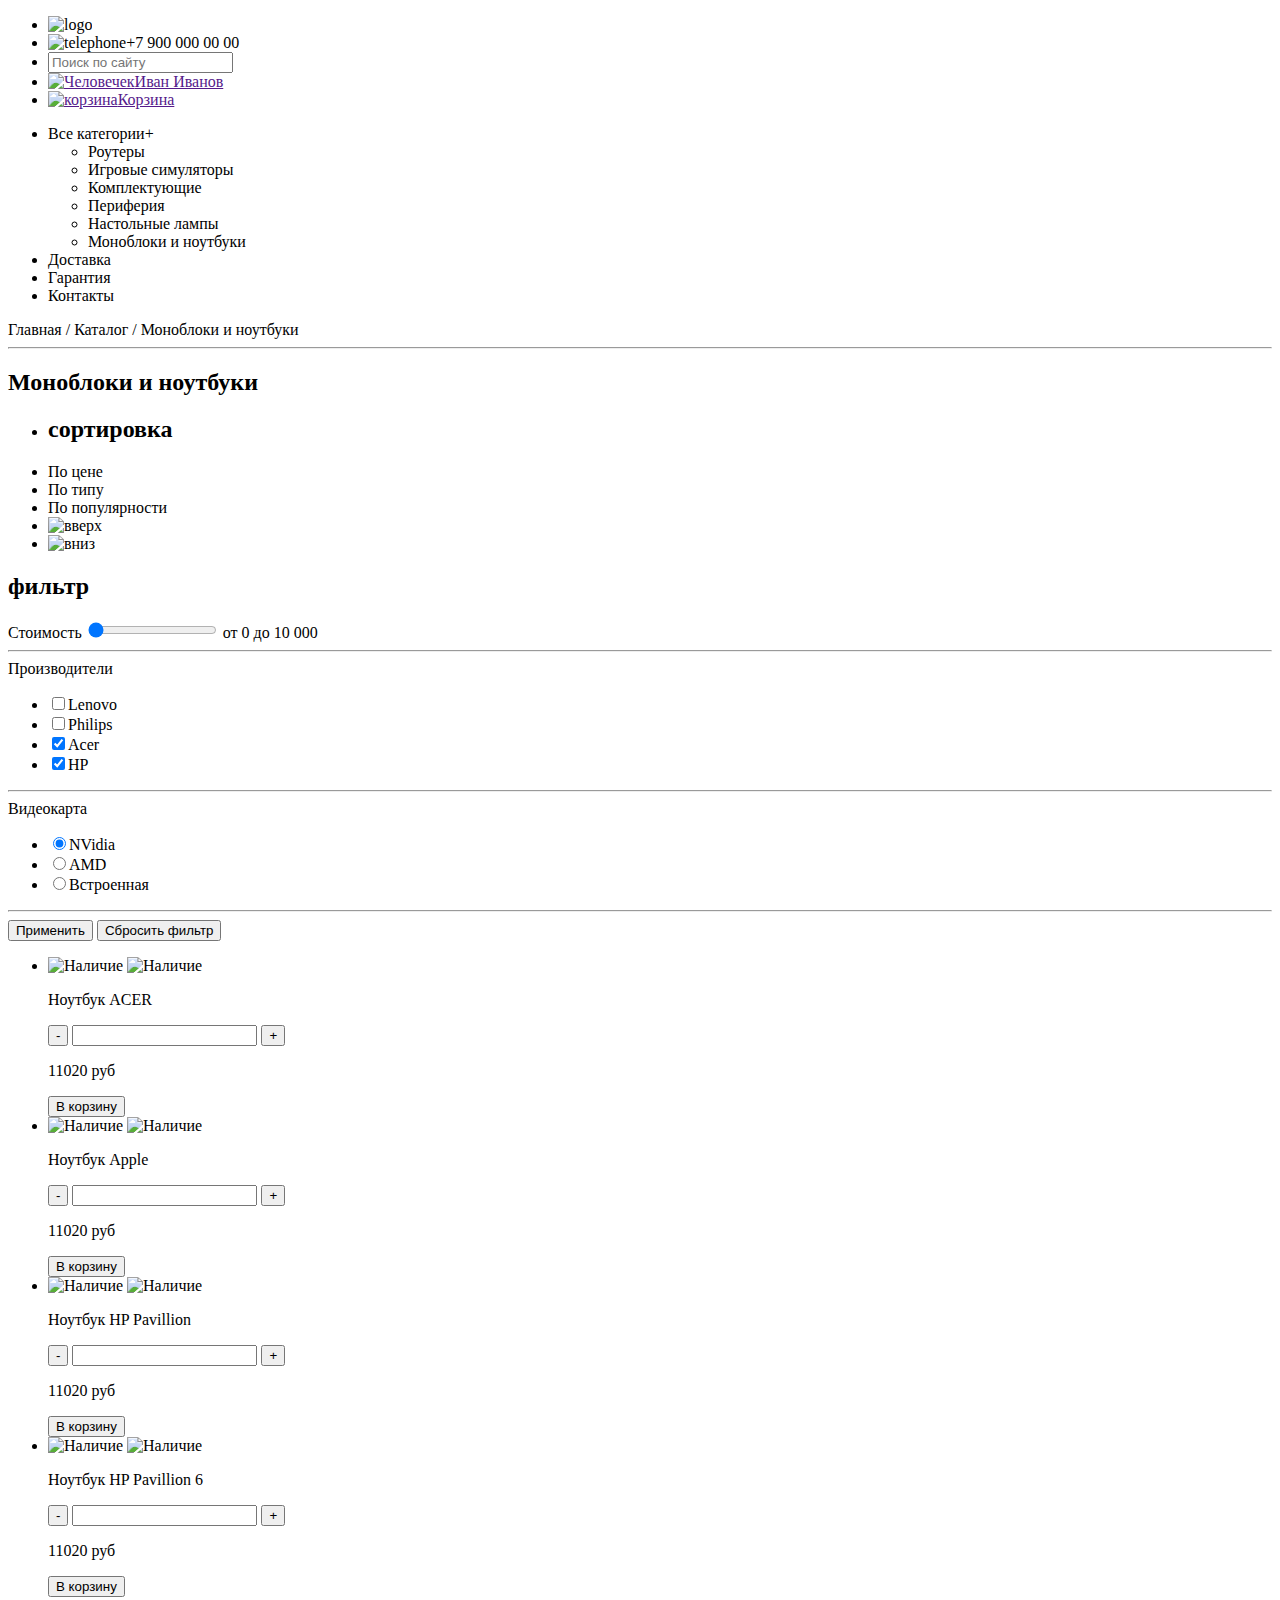
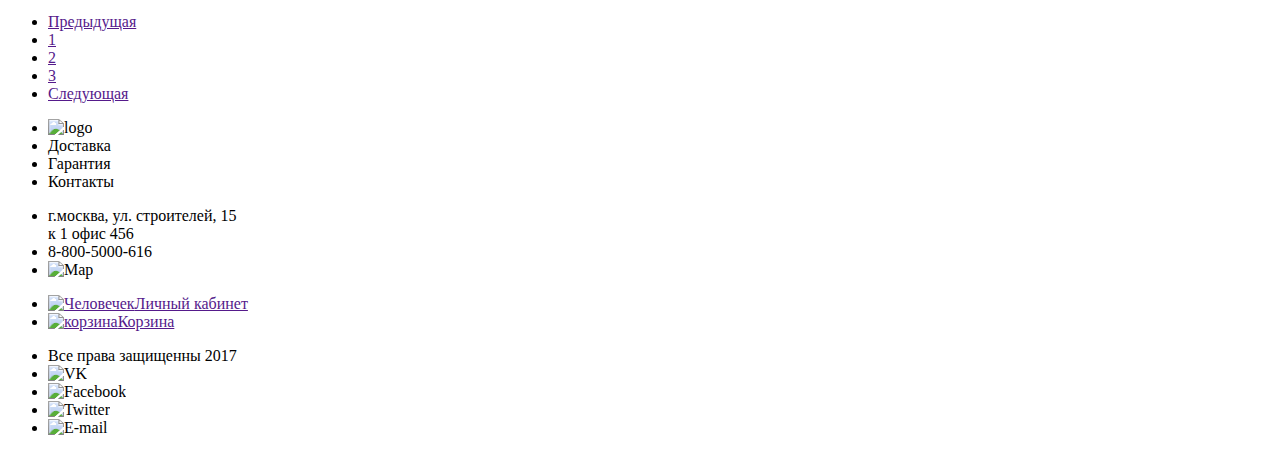
==== catalog.html @ 6f235a4a "немного правок каталог" ====
<!DOCTYPE html>
<html lang="en">
<head>
    <meta charset="UTF-8">
    <title>catalog</title>
</head>
<body>
    <header>
        <ul class="content-header">
            <li><img src="http://placehold.it/100x100" alt="logo" class="logo"></li>
            <li class="telephone"><img src="http://placehold.it/100x100" alt="telephone">+7 900 000 00 00</li>
            <li><input type="text" placeholder="Поиск по сайту"></li>
            <li><a href=""><img src="http://placehold.it/100x100" alt="Человечек">Иван Иванов</a></li>
            <li><a href=""><img src="http://placehold.it/100x100" alt="корзина">Корзина</a></li>
        </ul>
            <nav>
                 <ul>
                    <li>Все категории+
                         <ul>
                            <li>Роутеры</li>
                            <li>Игровые симуляторы</li>
                            <li>Комплектующие</li>
                            <li>Периферия</li>
                            <li>Настольные лампы</li>
                            <li>Моноблоки и ноутбуки</li>
                         </ul>
                    </li>
                    <li>Доставка</li>
                    <li>Гарантия</li>
                    <li>Контакты</li>
                 </ul>
            </nav>
    </header>
    <main>
        <span>Главная / Каталог / Моноблоки и ноутбуки</span>
        <hr>
        <h2>Моноблоки и ноутбуки</h2>
        <section class="sorting">
            <ul>
                <li><h2>сортировка</h2></li>
                <li>По цене</li>
                <li>По типу</li>
                <li>По популярности</li>
                <li>
                    <a class="button-up"><img src="http://placehold.it/100x100" alt="вверх"></a>
                </li>
                <li>
                    <a class="button-down"><img src="http://placehold.it/100x100" alt="вниз"></a>
                </li>
            </ul>
        </section>
        <section class="filter">
            <header>
                <h2 class="h-filter">фильтр</h2>
            </header>
            <span class="value">Стоимость</span>
            <input type="range" min="0" max="10000" value="0" class="slider">
            <span class="zero">от 0</span>
            <span class="x10">до 10 000</span>
            <hr class="filter-line1">
            <span class="manufacturers">Производители</span>
            <ul>
                <li>
                    <input type="checkbox" >Lenovo
                </li>
                <li>
                    <input type="checkbox" >Philips
                </li>
                <li>
                    <input type="checkbox" checked>Acer
                </li>
                <li>
                    <input type="checkbox" checked>HP
                </li>
            </ul>
            <hr class="filter-line1">
            <span class="videocard">Видеокарта</span>
            <ul>
                <li>
                    <input type="radio" checked>NVidia
                </li>
                <li>
                    <input type="radio">AMD
                </li>
                <li>
                    <input type="radio">Встроенная
                </li>
            </ul>
            <hr class="filter-line1">
            <button class="apply">Применить</button>
            <button class="delete_filter" type="reset">Сбросить фильтр</button>
        </section>
        <section class="catalog">
            <ul>
                <li>
                    <div class="notebook">
                        <img src="http://placehold.it/100x100" alt="Наличие" class="avaiable">
                        <img src="http://placehold.it/100x100" alt="Наличие" class="notebook-image">
                        <p class="name">Ноутбук ACER</p>
                        <button class="notebook-down">-</button>
                        <input type="text" class="number-notebook">
                        <button class="notebook-up">+</button>
                        <p class="rub">
                            <span class="price">11020</span>
                            руб
                        </p>
                        <button class="notebook-basket">В корзину</button>
                    </div>
                </li>
                <li>
                    <div class="notebook">
                        <img src="http://placehold.it/100x100" alt="Наличие" class="avaiable">
                        <img src="http://placehold.it/100x100" alt="Наличие" class="notebook-image">
                        <p class="name">Ноутбук Apple</p>
                        <button class="notebook-down">-</button>
                        <input type="text" class="number-notebook">
                        <button class="notebook-up">+</button>
                        <p class="rub">
                            <span class="price">11020</span>
                            руб
                        </p>
                        <button class="notebook-basket">В корзину</button>
                    </div>
                </li>
                <li>
                    <div class="notebook">
                        <img src="http://placehold.it/100x100" alt="Наличие" class="avaiable">
                        <img src="http://placehold.it/100x100" alt="Наличие" class="notebook-image">
                        <p class="name">Ноутбук HP Pavillion</p>
                        <button class="notebook-down">-</button>
                        <input type="text" class="number-notebook">
                        <button class="notebook-up">+</button>
                        <p class="rub">
                            <span class="price">11020</span>
                            руб
                        </p>
                        <button class="notebook-basket">В корзину</button>
                    </div>
                </li>
                <li>
                    <div class="notebook">
                        <img src="http://placehold.it/100x100" alt="Наличие" class="avaiable">
                        <img src="http://placehold.it/100x100" alt="Наличие" class="notebook-image">
                        <p class="name">Ноутбук HP Pavillion 6</p>
                        <button class="notebook-down">-</button>
                        <input type="text" class="number-notebook">
                        <button class="notebook-up">+</button>
                        <p class="rub">
                            <span class="price">11020</span>
                            руб
                        </p>
                        <button class="notebook-basket">В корзину</button>
                    </div>
                </li>
            </ul>
            <ul class="button-catalog">
                <li><a href="" class="previous-next">Предыдущая</a></li>
                <li><a href="" class="circle">1</a></li>
                <li><a href="" class="circle">2</a></li>
                <li><a href="" class="circle">3</a></li>
                <li><a href class="previous-next">Следующая</a></li>
            </ul>
        </section>
    </main>
    <footer class="basement">
        <ul class="footer-menu">
            <li><img src="http://placehold.it/150x100" alt="logo"></li>
            <li>Доставка</li>
            <li>Гарантия</li>
            <li>Контакты</li>
        </ul>
        <ul class="footer-info">
            <li>г.москва, ул. строителей, 15<br> к 1 офис 456</li>
            <li>8-800-5000-616</li>
            <li><img src="http://placehold.it/150x100" alt="Map"></li>
        </ul>
        <ul class="footer-a">
            <li><a href=""><img src="http://placehold.it/150x100" alt="Человечек">Личный кабинет</a></li>
            <li><a href=""><img src="http://placehold.it/150x100" alt="корзина">Корзина</a></li>
        </ul>
        <section>
            <ul class="footer-social">
                <li>Все права защищенны 2017</li>
                <li><img src="http://placehold.it/150x100" alt="VK"></li>
                <li><img src="http://placehold.it/150x100" alt="Facebook"></li>
                <li><img src="http://placehold.it/150x100" alt="Twitter"></li>
                <li><img src="http://placehold.it/150x100" alt="E-mail"></li>
            </ul>
        </section>
    </footer>
</body>
</html>
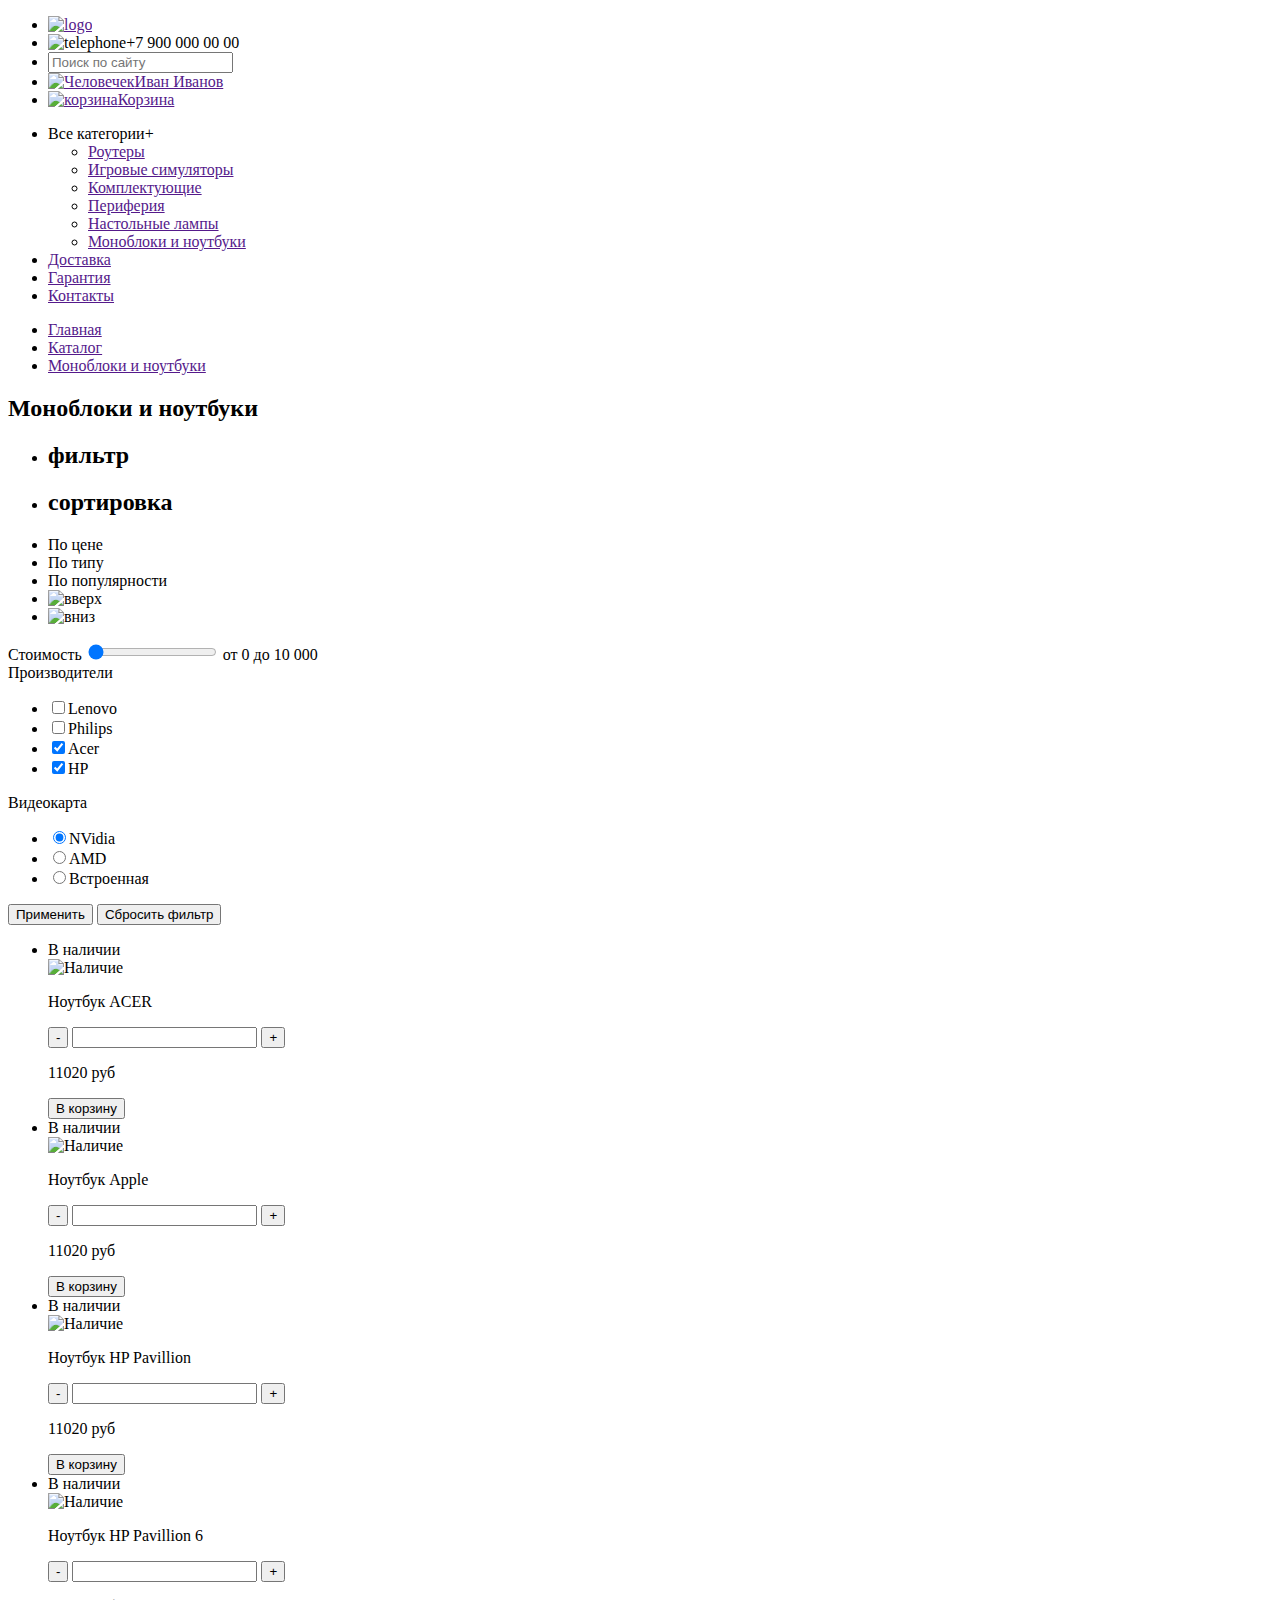
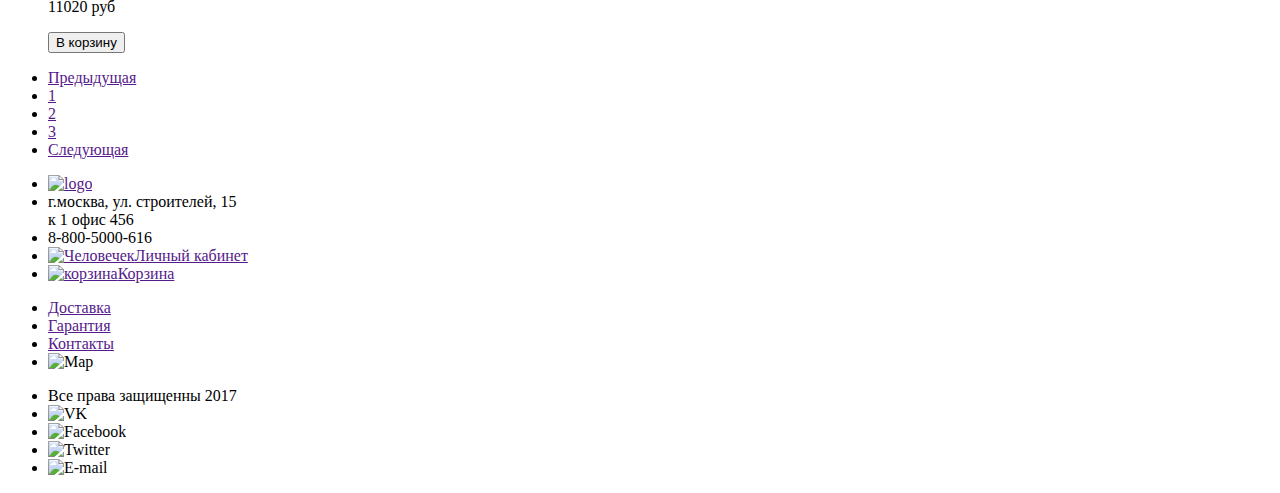
==== commit 9ed7b41d: "Правки каталог" ====
--- a/catalog.html
+++ b/catalog.html
@@ -7,36 +7,53 @@
 <body>
     <header>
         <ul class="content-header">
-            <li><img src="http://placehold.it/100x100" alt="logo" class="logo"></li>
+            <li><a href=""><img src="http://placehold.it/100x100" alt="logo" class="logo"></a></li>
             <li class="telephone"><img src="http://placehold.it/100x100" alt="telephone">+7 900 000 00 00</li>
             <li><input type="text" placeholder="Поиск по сайту"></li>
             <li><a href=""><img src="http://placehold.it/100x100" alt="Человечек">Иван Иванов</a></li>
             <li><a href=""><img src="http://placehold.it/100x100" alt="корзина">Корзина</a></li>
         </ul>
-            <nav>
-                 <ul>
-                    <li>Все категории+
-                         <ul>
-                            <li>Роутеры</li>
-                            <li>Игровые симуляторы</li>
-                            <li>Комплектующие</li>
-                            <li>Периферия</li>
-                            <li>Настольные лампы</li>
-                            <li>Моноблоки и ноутбуки</li>
-                         </ul>
-                    </li>
-                    <li>Доставка</li>
-                    <li>Гарантия</li>
-                    <li>Контакты</li>
-                 </ul>
-            </nav>
+        <nav>
+            <ul>
+                <li>Все категории+
+                    <ul>
+                        <li><a href="">Роутеры</a></li>
+                        <li><a href="">Игровые симуляторы</a></li>
+                        <li><a href="">Комплектующие</a></li>
+                        <li><a href="">Периферия</a></li>
+                        <li><a href="">Настольные лампы</a></li>
+                        <li><a href="">Моноблоки и ноутбуки</a></li>
+                    </ul>
+                </li>
+                <li><a href="">Доставка</a></li>
+                <li><a href="">Гарантия</a></li>
+                <li><a href="">Контакты</a></li>
+            </ul>
+        </nav>
     </header>
     <main>
-        <span>Главная / Каталог / Моноблоки и ноутбуки</span>
-        <hr>
+        <ul class="catalog-menu">
+            <li>
+                <a href="">
+                    Главная
+                </a>
+            </li>
+            <li>
+                <a href="">
+                    Каталог
+                </a>
+            </li>
+            <li>
+                <a href="">
+                    Моноблоки и ноутбуки
+                </a>
+            </li>
+        </ul>
+        <div class="line1"></div>
         <h2>Моноблоки и ноутбуки</h2>
         <section class="sorting">
             <ul>
+                <li><h2>фильтр</h2></li>
                 <li><h2>сортировка</h2></li>
                 <li>По цене</li>
                 <li>По типу</li>
@@ -49,135 +66,136 @@
                 </li>
             </ul>
         </section>
-        <section class="filter">
-            <header>
-                <h2 class="h-filter">фильтр</h2>
-            </header>
-            <span class="value">Стоимость</span>
-            <input type="range" min="0" max="10000" value="0" class="slider">
-            <span class="zero">от 0</span>
-            <span class="x10">до 10 000</span>
-            <hr class="filter-line1">
-            <span class="manufacturers">Производители</span>
-            <ul>
-                <li>
-                    <input type="checkbox" >Lenovo
-                </li>
-                <li>
-                    <input type="checkbox" >Philips
-                </li>
-                <li>
-                    <input type="checkbox" checked>Acer
-                </li>
-                <li>
-                    <input type="checkbox" checked>HP
-                </li>
-            </ul>
-            <hr class="filter-line1">
-            <span class="videocard">Видеокарта</span>
-            <ul>
-                <li>
-                    <input type="radio" checked>NVidia
-                </li>
-                <li>
-                    <input type="radio">AMD
-                </li>
-                <li>
-                    <input type="radio">Встроенная
-                </li>
-            </ul>
-            <hr class="filter-line1">
-            <button class="apply">Применить</button>
-            <button class="delete_filter" type="reset">Сбросить фильтр</button>
-        </section>
-        <section class="catalog">
-            <ul>
-                <li>
-                    <div class="notebook">
-                        <img src="http://placehold.it/100x100" alt="Наличие" class="avaiable">
-                        <img src="http://placehold.it/100x100" alt="Наличие" class="notebook-image">
-                        <p class="name">Ноутбук ACER</p>
-                        <button class="notebook-down">-</button>
-                        <input type="text" class="number-notebook">
-                        <button class="notebook-up">+</button>
-                        <p class="rub">
-                            <span class="price">11020</span>
-                            руб
-                        </p>
-                        <button class="notebook-basket">В корзину</button>
-                    </div>
-                </li>
-                <li>
-                    <div class="notebook">
-                        <img src="http://placehold.it/100x100" alt="Наличие" class="avaiable">
-                        <img src="http://placehold.it/100x100" alt="Наличие" class="notebook-image">
-                        <p class="name">Ноутбук Apple</p>
-                        <button class="notebook-down">-</button>
-                        <input type="text" class="number-notebook">
-                        <button class="notebook-up">+</button>
-                        <p class="rub">
-                            <span class="price">11020</span>
-                            руб
-                        </p>
-                        <button class="notebook-basket">В корзину</button>
-                    </div>
-                </li>
-                <li>
-                    <div class="notebook">
-                        <img src="http://placehold.it/100x100" alt="Наличие" class="avaiable">
-                        <img src="http://placehold.it/100x100" alt="Наличие" class="notebook-image">
-                        <p class="name">Ноутбук HP Pavillion</p>
-                        <button class="notebook-down">-</button>
-                        <input type="text" class="number-notebook">
-                        <button class="notebook-up">+</button>
-                        <p class="rub">
-                            <span class="price">11020</span>
-                            руб
-                        </p>
-                        <button class="notebook-basket">В корзину</button>
-                    </div>
-                </li>
-                <li>
-                    <div class="notebook">
-                        <img src="http://placehold.it/100x100" alt="Наличие" class="avaiable">
-                        <img src="http://placehold.it/100x100" alt="Наличие" class="notebook-image">
-                        <p class="name">Ноутбук HP Pavillion 6</p>
-                        <button class="notebook-down">-</button>
-                        <input type="text" class="number-notebook">
-                        <button class="notebook-up">+</button>
-                        <p class="rub">
-                            <span class="price">11020</span>
-                            руб
-                        </p>
-                        <button class="notebook-basket">В корзину</button>
-                    </div>
-                </li>
-            </ul>
-            <ul class="button-catalog">
-                <li><a href="" class="previous-next">Предыдущая</a></li>
-                <li><a href="" class="circle">1</a></li>
-                <li><a href="" class="circle">2</a></li>
-                <li><a href="" class="circle">3</a></li>
-                <li><a href class="previous-next">Следующая</a></li>
-            </ul>
-        </section>
+        <div class="catalog-flex">
+            <section class="filter">
+                <span class="value">Стоимость</span>
+                <input type="range" min="0" max="10000" value="0" class="slider">
+                <span class="zero">от 0</span>
+                <span class="x10">до 10 000</span>
+                <div class="filter-line1"></div>
+                <span class="manufacturers">Производители</span>
+                <ul>
+                    <li>
+                        <input type="checkbox" >Lenovo
+                    </li>
+                    <li>
+                        <input type="checkbox" >Philips
+                    </li>
+                    <li>
+                        <input type="checkbox" checked>Acer
+                    </li>
+                    <li>
+                        <input type="checkbox" checked>HP
+                    </li>
+                </ul>
+                <div class="filter-line1"></div>
+                <span class="videocard">Видеокарта</span>
+                <ul>
+                    <li>
+                        <input type="radio" checked>NVidia
+                    </li>
+                    <li>
+                        <input type="radio">AMD
+                    </li>
+                    <li>
+                        <input type="radio">Встроенная
+                    </li>
+                </ul>
+                <div class="filter-line1"></div>
+                <button class="apply">Применить</button>
+                <button class="delete_filter" type="reset">Сбросить фильтр</button>
+            </section>
+            <section class="catalog">
+                <ul>
+                    <li>
+                        <div class="notebook">
+                            <div class="avaiable">В наличии</div>
+                            <img src="http://placehold.it/100x100" alt="Наличие" class="notebook-image">
+                            <p class="name">Ноутбук ACER</p>
+                            <button class="notebook-down">-</button>
+                            <input type="text" class="number-notebook">
+                            <button class="notebook-up">+</button>
+                            <p class="rub">
+                                <span class="price">11020</span>
+                                руб
+                            </p>
+                            <button class="notebook-basket">В корзину</button>
+                        </div>
+                    </li>
+                    <li>
+                        <div class="notebook">
+                            <div class="avaiable">В наличии</div>
+                            <img src="http://placehold.it/100x100" alt="Наличие" class="notebook-image">
+                            <p class="name">Ноутбук Apple</p>
+                            <button class="notebook-down">-</button>
+                            <input type="text" class="number-notebook">
+                            <button class="notebook-up">+</button>
+                            <p class="rub">
+                                <span class="price">11020</span>
+                                руб
+                            </p>
+                            <button class="notebook-basket">В корзину</button>
+                        </div>
+                    </li>
+                    <li>
+                        <div class="notebook">
+                            <div class="avaiable">В наличии</div>
+                            <img src="http://placehold.it/100x100" alt="Наличие" class="notebook-image">
+                            <p class="name">Ноутбук HP Pavillion</p>
+                            <button class="notebook-down">-</button>
+                            <input type="text" class="number-notebook">
+                            <button class="notebook-up">+</button>
+                            <p class="rub">
+                                <span class="price">11020</span>
+                                руб
+                            </p>
+                            <button class="notebook-basket">В корзину</button>
+                        </div>
+                    </li>
+                    <li>
+                        <div class="notebook">
+                            <div class="avaiable">В наличии</div>
+                            <img src="http://placehold.it/100x100" alt="Наличие" class="notebook-image">
+                            <p class="name">Ноутбук HP Pavillion 6</p>
+                            <button class="notebook-down">-</button>
+                            <input type="text" class="number-notebook">
+                            <button class="notebook-up">+</button>
+                            <p class="rub">
+                                <span class="price">11020</span>
+                                руб
+                            </p>
+                            <button class="notebook-basket">В корзину</button>
+                        </div>
+                    </li>
+                </ul>
+                <ul class="button-catalog">
+                    <li><a href="" class="previous-next">Предыдущая</a></li>
+                    <li><a href="" class="circle">1</a></li>
+                    <li><a href="" class="circle">2</a></li>
+                    <li><a href="" class="circle">3</a></li>
+                    <li><a href class="previous-next">Следующая</a></li>
+                </ul>
+            </section>
+        </div>
     </main>
     <footer class="basement">
-        <ul class="footer-menu">
-            <li><img src="http://placehold.it/150x100" alt="logo"></li>
-            <li>Доставка</li>
-            <li>Гарантия</li>
-            <li>Контакты</li>
-        </ul>
-        <ul class="footer-info">
-            <li>г.москва, ул. строителей, 15<br> к 1 офис 456</li>
-            <li>8-800-5000-616</li>
-            <li><img src="http://placehold.it/150x100" alt="Map"></li>
-        </ul>
-        <ul class="footer-a">
-            <li><a href=""><img src="http://placehold.it/150x100" alt="Человечек">Личный кабинет</a></li>
-            <li><a href=""><img src="http://placehold.it/150x100" alt="корзина">Корзина</a></li>
-        </ul>
+        <div class="footer-menu-flex">
+            <ul class="footer-menu">
+                <li><a href=""><img src="http://placehold.it/150x100" alt="logo"></a></li>
+                <li>г.москва, ул. строителей, 15<br> к 1 офис 456</li>
+                <li>8-800-5000-616</li>
+                <li><a href=""><img src="http://placehold.it/150x100" alt="Человечек">Личный кабинет</a></li>
+                <li><a href=""><img src="http://placehold.it/150x100" alt="корзина">Корзина</a></li>
+            </ul>
+        </div>
+        <div class="footer-info-flex">
+            <ul class="footer-info">
+                <li><a href="">Доставка</a></li>
+                <li><a href="">Гарантия</a></li>
+                <li><a href="">Контакты</a></li>
+                <li><img src="http://placehold.it/150x100" alt="Map"></li>
+            </ul>
+        </div>
         <section>
             <ul class="footer-social">
                 <li>Все права защищенны 2017</li>
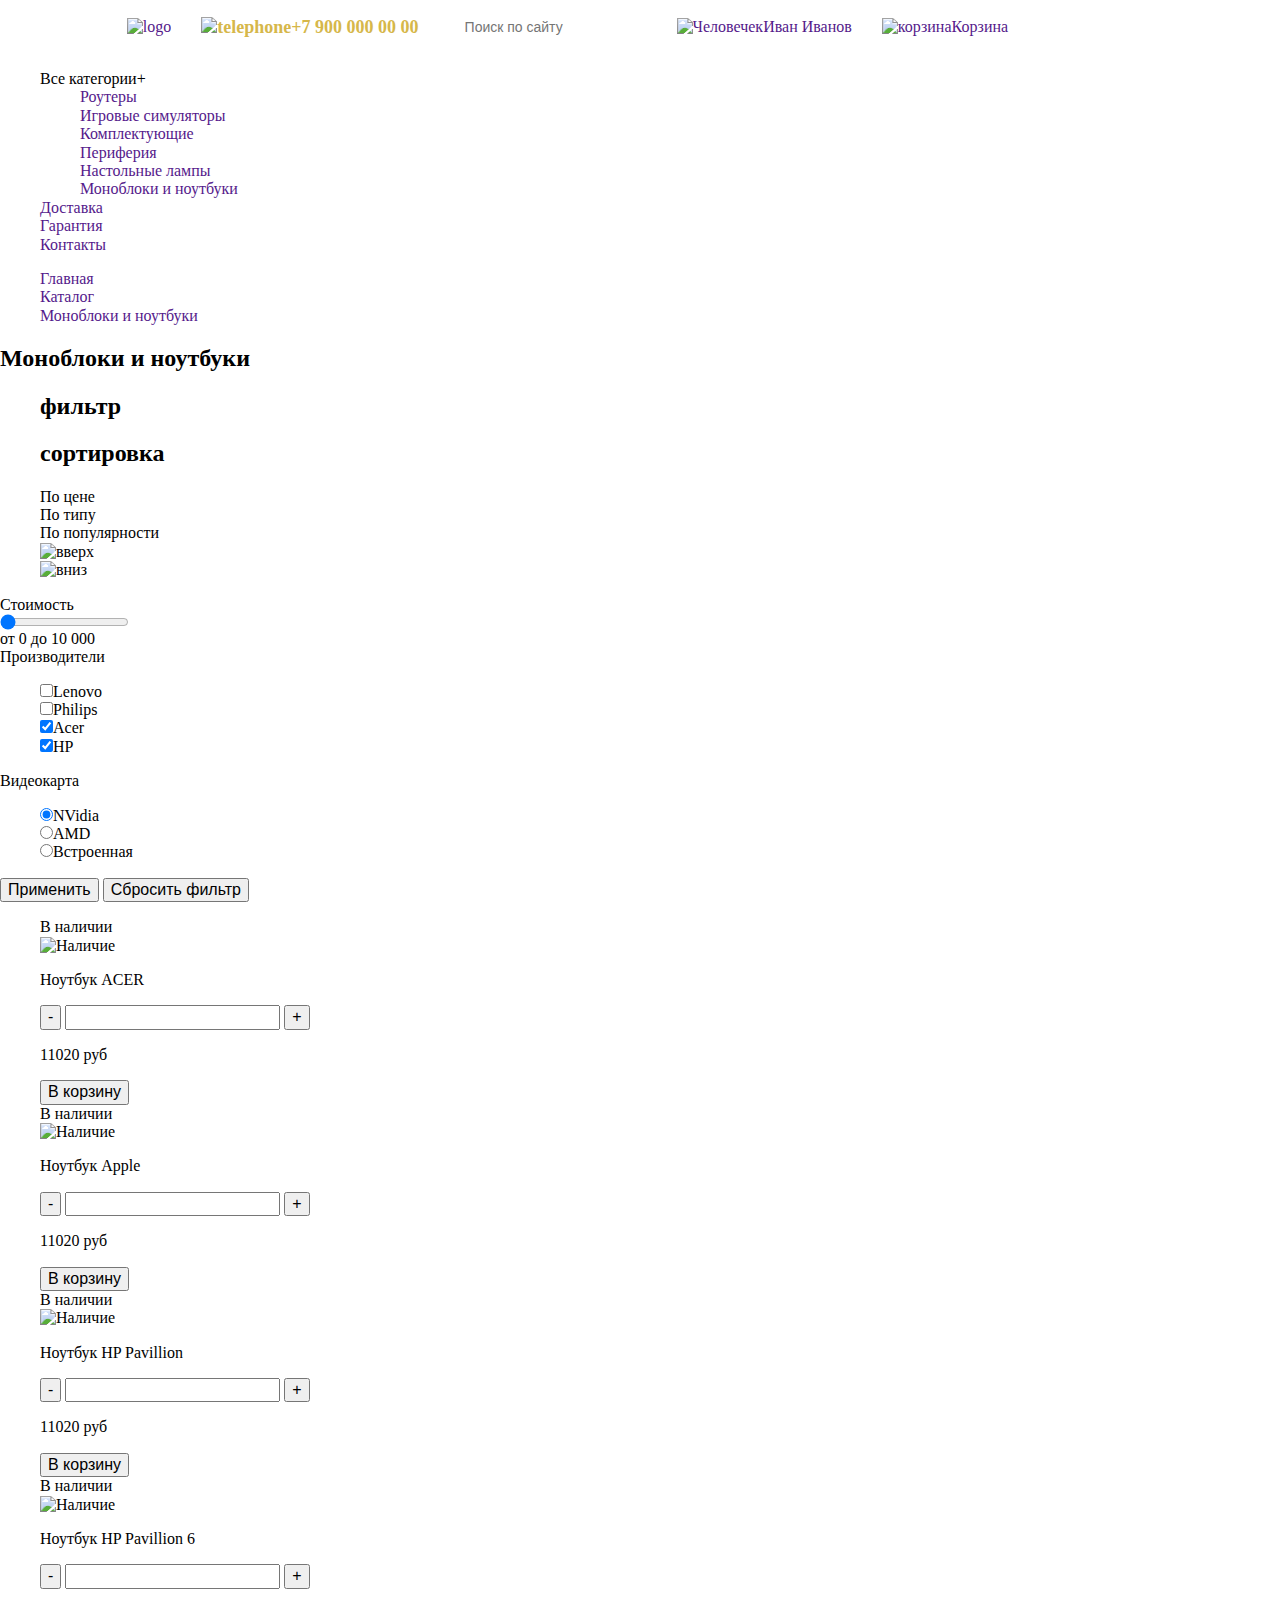
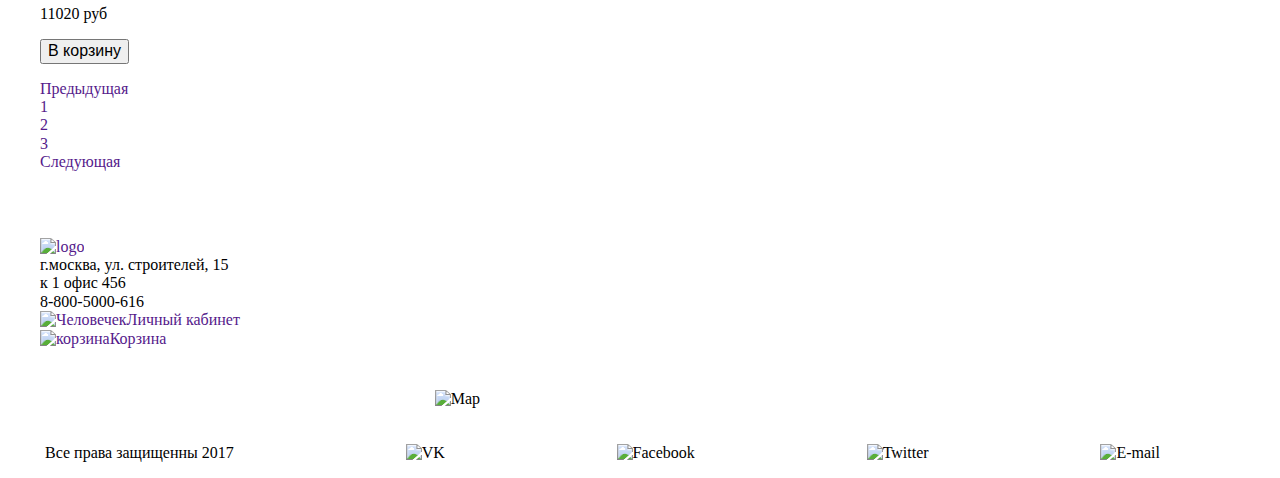
==== commit 569dd5a0: "1 Готов - 2 Пошел" ====
--- a/catalog.html
+++ b/catalog.html
@@ -3,6 +3,8 @@
 <head>
     <meta charset="UTF-8">
     <title>catalog</title>
+    <link rel="stylesheet" href="css/normalize.css" type="text/css">
+    <link rel="stylesheet" type="text/css" href="css/style.css">
 </head>
 <body>
     <header>
--- a/css/style.css
+++ b/css/style.css
@@ -0,0 +1,649 @@
+body{
+    font-family:"Century Gothic";
+}
+
+li{
+    list-style: none;
+}
+
+a{
+    text-decoration: none;
+}
+
+.main-line{
+    border-top:2px solid #d1d1d1;
+    margin-top:50px;
+    padding-top:20px;
+}
+
+.Up-header{
+    display:flex;
+    justify-content: center;
+    background-color: #3c3c3c;
+}
+.content-header{
+    padding:10px 0 10px 0;
+    margin:0;
+    width:1105px;
+    display:flex;
+    flex-direction:row;
+    justify-content: center;
+    align-items:center;
+}
+
+.content-header li{
+    margin-left: 30px;
+}
+
+.logo{
+    margin-left:0;
+    flex-grow:1;
+}
+
+.telephone{
+    color:#d6b74a;
+    font-weight:bold;
+    font-size:18px;
+}
+
+.content-header input{
+    border:1px solid white;
+    background-color: transparent;
+    color:#989898;
+    padding:8px 0 8px 15px;
+    font-size:14px;
+}
+
+.search-image{
+    position:relative;
+    left:-20px;
+}
+
+.room{
+    display: flex;
+    align-self: baseline;
+    color:white;
+    font-size: 14px;
+}
+
+.basket{
+    display: flex;
+    align-self: baseline;
+    color:white;
+    font-size: 15px;
+
+}
+
+.Down-header{
+    display:flex;
+    justify-content: center;
+    background-color: #f0f0f0;
+}
+
+.header-menu{
+    padding-left:0;
+    height:80px;
+    margin:0;
+    width:1105px;
+    display:flex;
+    flex-direction:row;
+    justify-content: center;
+    align-items:center;
+    font-weight: bold;
+    font-size:22px;
+}
+
+.header-menu li{
+    width:100px;
+    padding-right: 100px;
+}
+
+.categories{
+    padding-left:50px;
+    flex-grow:1;
+}
+
+.categories ul{
+    background-color: #f0f0f0;
+    display:none;
+    flex-wrap:wrap;
+}
+
+.header-menu a{
+    color:#3c3c3c;
+}
+
+/* Начало Слайдер */
+.slider{
+    display:flex;
+    justify-content: center;
+}
+
+.slider-flex{
+    flex-shrink: 0;
+    background-color: #e9b637;
+    width:1005px;
+    padding:0 0 0 100px;
+    display:flex;
+    overflow: hidden;
+    box-shadow: 5px 5px 20px 0 #c1c1c1;
+}
+
+.slide1{
+    flex-shrink: 0;
+    width:1005px;
+    height:385px;
+    margin:0;
+    background-image: url(../image/slider1.png);
+    background-position: 88% 50%;
+    background-repeat: no-repeat;
+}
+
+.slide2{
+    flex-shrink: 0;
+    width:1005px;
+    height:385px;
+    margin:0;
+    background-image: url(../image/slider2.png);
+    background-position: 99% 50%;
+    background-repeat: no-repeat;
+}
+
+.slide3{
+    flex-shrink: 0;
+    width:1005px;
+    height:385px;
+    margin:0;
+    background-image: url(../image/slider3.png);
+    background-position: 98% 35%;
+    background-repeat: no-repeat;
+}
+
+.slide{
+    order: 2;
+}
+
+.slide p{
+    width:530px;
+    color:white;
+    margin-bottom:50px;
+}
+
+.slide3 p{
+    width:560px;
+    color:white;
+    margin-bottom:50px;
+}
+
+.slide h2{
+    width:700px;
+    color:white;
+    font-size:44px;
+    padding-top: 50px;
+}
+
+.slide span{
+    color:black;
+    font-size:38px;
+}
+
+.slider-button{
+    width:100px;
+    position:absolute;
+    margin-top:350px;
+    margin-left:440px;
+    display:flex;
+}
+
+
+.slider-button label{
+    text-align:center;
+    width:10px;
+    height:10px;
+    border:2px solid white;
+    border-radius:10px;
+    margin-right:10px;
+}
+
+
+.slider-button label:active{
+    background: white;
+}
+
+input[type=radio]:checked + .slide{
+    order: 1;
+}
+
+.more-info{
+    width:200px;
+    border:1px solid white;
+    border-radius:5px;
+    color:white;
+    font-size:15px;
+    font-weight: bold;
+    padding:10px 50px 10px 50px;
+}
+
+.more-info:hover{
+    background: white;
+    color:#3c3c3c;
+}
+
+.more-info:active{
+    background: #959595;
+    color:white;
+}
+/* Конец слайдера */
+
+/* Начало каталога */
+
+.content-sections{
+    display: flex;
+    justify-content: center;
+}
+
+.section-menu{
+    width:1120px;
+    padding-left:0;
+    display:flex;
+    flex-direction:row;
+    justify-content:space-between;
+}
+
+.section-menu li{
+    width:170px;
+    text-align:center;
+    position:relative;
+    top:20px;
+}
+
+.section-menu div{
+    width:155px;
+    height:155px;
+    border-radius:155px;
+    border:6px solid #e9b637;
+    background-color: #f0f0f0;
+}
+
+.section-menu img{
+    position:relative;
+    top:50px;
+}
+
+.section-menu p{
+    color:black;
+    font-weight: bold;
+}
+
+/* Конец Каталога */
+
+.main-line1{
+    border-top:2px solid #d1d1d1;
+    margin-top:40px;
+    padding-top:40px;
+}
+
+/* Начало Гарантия */
+
+.guarantee input{
+    display:none;
+}
+
+.guarantee{
+    display:flex;
+    justify-content: center;
+}
+
+.slider-guarantee{
+    width:1100px;
+    display:flex;
+    overflow: hidden;
+}
+
+.guarantee-button-flex{
+    height:200px;
+    display:flex;
+    flex-direction: column;
+    justify-content: space-around;
+    border-right:1px solid #d1d1d1;
+    margin-right:60px;
+    padding-right:60px;
+}
+
+.guarantee-button-flex label{
+    width:250px;
+    color:#3c3c3c;
+    border:1px solid #3c3c3c;
+    padding:15px 0 15px 0;
+    font-size:18px;
+    text-align:center;
+
+}
+
+.guarantee-button-flex label:hover{
+    background-color: #3c3c3c;
+    color: #e9b637;
+}
+
+.guarantee-button-flex label:active{
+    border-color: #3c3c3c;
+    background-color: #3c3c3c;
+    color: #e9b637;
+    opacity: 0.5;
+}
+
+.slaide{
+    color:#3c3c3c;
+    order:2;
+}
+
+.slaide p{
+    width:480px;
+    opacity:0.6;
+    font-size:16px;
+}
+
+.slaide h2{
+    margin-top:10px;
+    width:560px;
+}
+
+.slider2-slide-1{
+    flex-shrink: 0;
+    width:800px;
+    height:220px;
+    margin:0;
+    background-image: url(../image/Delivery.png);
+    background-position: 87% 25%;
+    background-repeat: no-repeat;
+}
+
+.slider2-slide-2{
+    flex-shrink: 0;
+    width:800px;
+    height:220px;
+    margin:0;
+    background-image: url(../image/garante.png);
+    background-position: 87% 25%;
+    background-repeat: no-repeat;
+}
+
+.slider2-slide-3{
+    flex-shrink: 0;
+    width:800px;
+    height:220px;
+    margin:0;
+    background-image: url(../image/Credit.png);
+    background-position: 87% 25%;
+    background-repeat: no-repeat;
+}
+
+input[type=radio]:checked + .slaide{
+    order: 1;
+}
+
+/* Конец Гарантия */
+
+.main-line2{
+    border-top:2px solid #d1d1d1;
+    margin-top:40px;
+}
+
+/* Партнёры: Начало */
+.partners{
+    display:flex;
+    justify-content: center;
+    margin-top: 40px;
+}
+
+.partners-list{
+    width:1150px;
+    padding: 0;
+    display:flex;
+    justify-content: space-around;
+}
+
+.partners-list li:hover{
+    opacity: 0.5;
+}
+
+/* Конец Партнёры */
+
+/*Начало О нас и Рассылка*/
+
+    /* О нас  Начало*/
+.our-company{
+    display:flex;
+    justify-content: center;
+    height:550px;
+    margin-top:35px;
+    margin-bottom:35px;
+}
+
+.company-flex{
+    position: relative;
+    width:700px;
+    background-color: #e7e7e7;
+    color: #7b7b7b;
+    font-size:19px;
+}
+
+.company-flex h2{
+    font-size:27px;
+    margin-top:60px;
+    margin-left:40px;
+    color:#3c3c3c;
+}
+
+.h2-line{
+    margin:25px 0 25px 40px;
+    width:78px;
+    border:3px solid #e9b637;
+}
+
+.company-flex p{
+    margin-left:40px;
+    margin-right:30px;
+}
+
+.company-flex li{
+    font-size:18px;
+    color: #8c8c8c;
+    margin-top:40px;
+    margin-left:15px;
+    margin-right:60px;
+    list-style-image: url(../image/marker.png);
+}
+
+.company-flex a p{
+    color:black;
+    font-size:20px;
+    font-weight: bold;
+    margin-left:60px;
+    margin-top:40px;
+}
+
+.company-flex a{
+    position: relative;
+}
+
+.company-flex a:before{
+    position:absolute;
+    width:200px;
+    height:8px;
+    background-color: #e9b637;
+    content: '';
+    top:30px;
+    left:40px;
+}
+    /*  О нас Конец */
+
+    /* Рассылка Начало */
+.dispatch{
+    color:white;
+    background-color: #3c3c3c;
+    width:415px;
+}
+
+.dispatch h2{
+    margin-top: 60px;
+    margin-left: 40px;
+    font-size:27px;
+}
+
+.dispatch-line{
+    margin:25px 0 25px 40px;
+    width:78px;
+    border:3px solid #e9b637;
+}
+
+.dispatch-info1{
+    margin-left:40px;
+    margin-right:30px;
+    font-size: 18px;
+}
+
+.email{
+    width:310px;
+    height:45px;
+    background-color: #515151;
+    border:1px solid #8a8a8a;
+    color: #8a8a8a;
+    font-size:14pt;
+    margin-left:40px;
+    padding-left:30px;
+    margin-top:30px;
+}
+
+.dispatch-info2{
+    opacity: 0.2;
+    font-size:14px;
+    margin-left: 40px;
+    margin-right: 40px;
+}
+
+.subscribe{
+    background-color: #e9b637;
+    font-size:26px;
+    width:345px;
+    border:none;
+    color:#3c3c3c;
+    margin:40px 25px 0 40px;
+    padding:25px 0 25px 0;
+}
+
+    /* Рыссылка Конец */
+
+/* Конец О нас и Рассылка */
+
+/* Начало Футер */
+footer{
+    display: flex;
+    flex-direction: column;
+    margin-top: 50px;
+}
+
+.footer-basement{
+    display: flex;
+    justify-content: center;
+    background-color: #464646;
+}
+
+.footer-logo{
+    margin-left: 10px;
+}
+
+.footer-flex{
+    width:1120px;
+    display:flex;
+    justify-content: space-between;
+}
+
+.footer-adress{
+    width:600px;
+    margin-top:33px;
+}
+
+.adress{
+    display:flex;
+    color:#a6a6a6;
+    align-items: center;
+    font-size: 17px;
+    margin-top: 20px;
+}
+
+.tel{
+    margin-top: 11px;
+    margin-left:55px;
+    color:white;
+    font-size: 30px;
+}
+
+.footer-icons{
+    display: flex;
+    margin-top:40px;
+}
+
+.footer-icons a:first-child{
+    margin-right:50px;
+}
+
+.footer-info-flex{
+    text-align: center;
+    margin-top: 10px;
+    width: 480px;
+}
+
+.footer-info-flex ul{
+    padding:0;
+    width:480px;
+    display: flex;
+    justify-content:space-between;
+}
+
+.footer-info-flex a{
+    color:white;
+    font-size: 19px;
+    font-weight: bold;
+}
+
+/* Футер Права */
+
+.floor{
+    background-color:#3c3c3c;
+    display: flex;
+    justify-content: center;
+}
+
+.footer-social{
+    width:1120px;
+    display:flex;
+    justify-content: space-between;
+    align-items: center;
+}
+
+.footer-social p{
+    color:white;
+    font-size: 14px;
+    opacity: 0.5;
+}
+
+.footer-social ul{
+    display:flex;
+}
+
+.footer-social li{
+    margin-left:5px;
+}
+
+
+/* Футер Права конец */
+
+/* Конец Футер */
+
+/*=====================================================================================================================
+=======================================================================================================================
+======================================================================================================================*/
+
+/* 2 СТРАНИЦА */
+
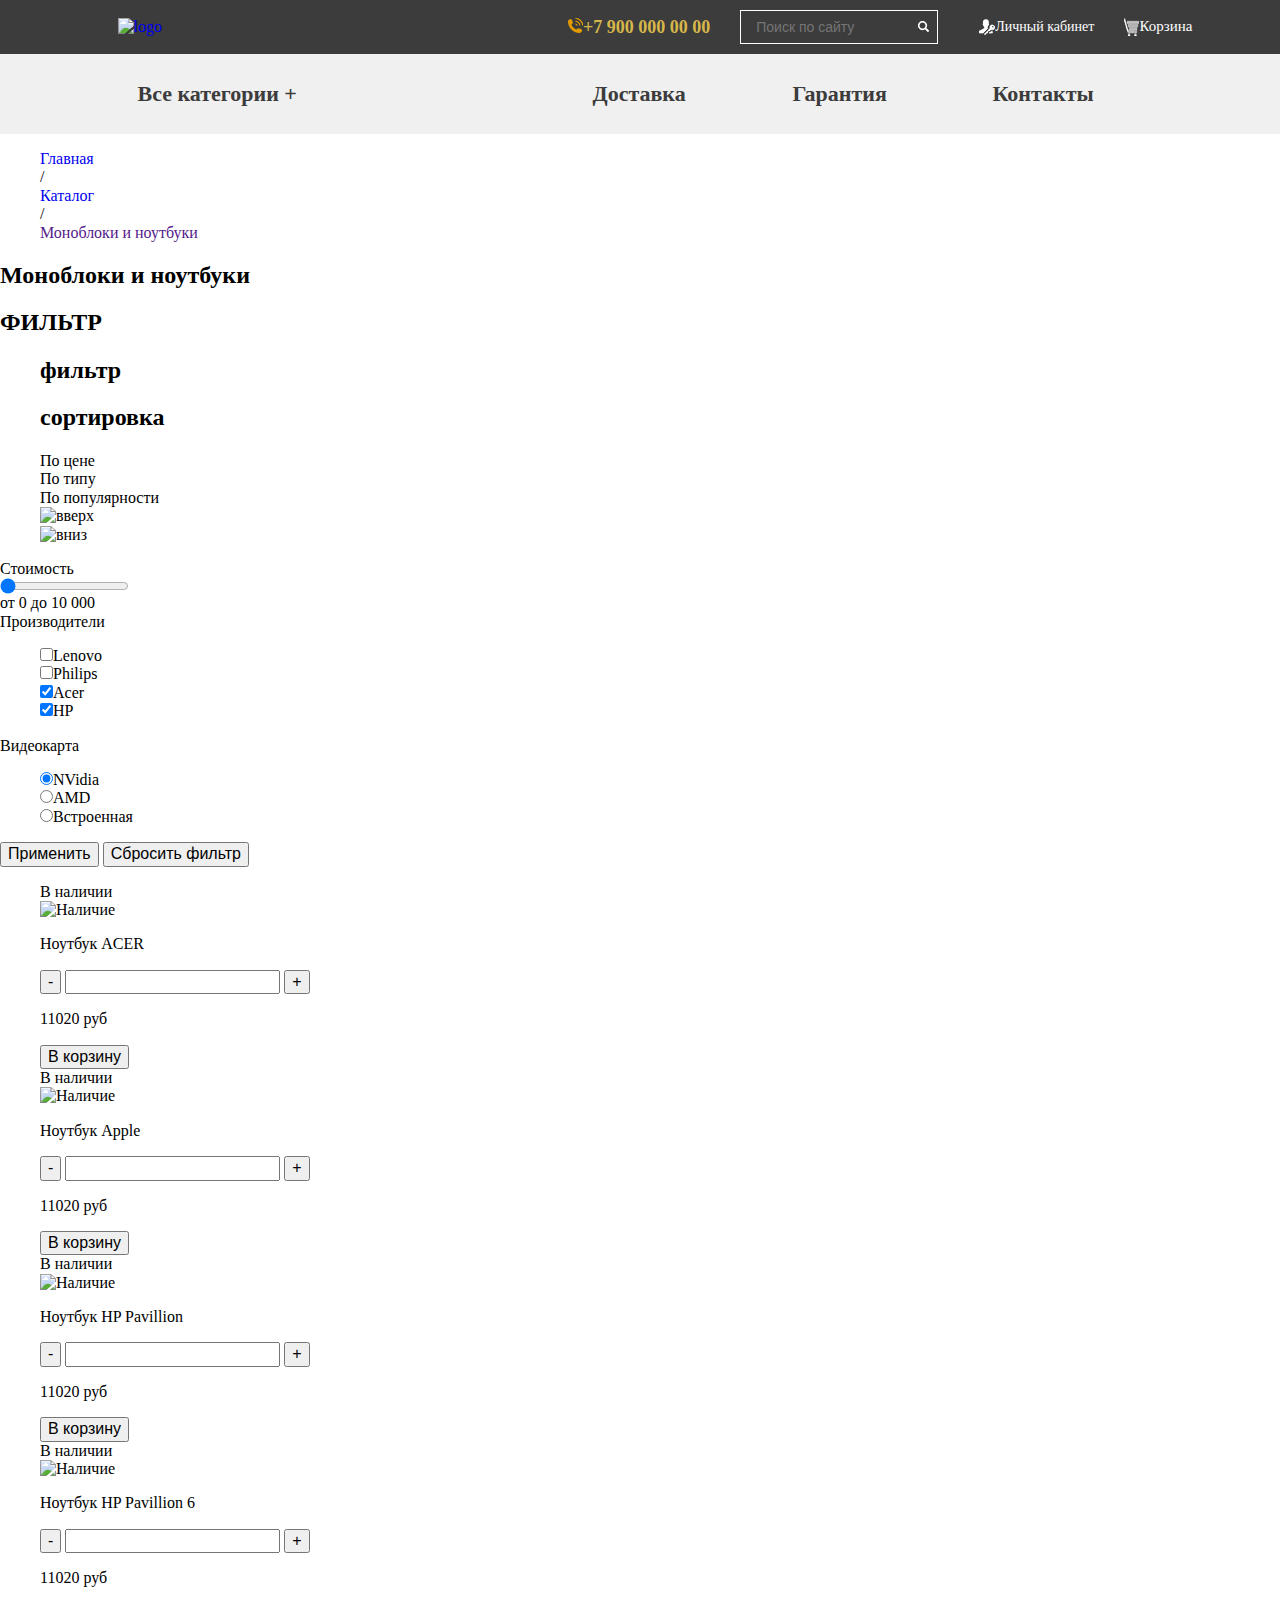
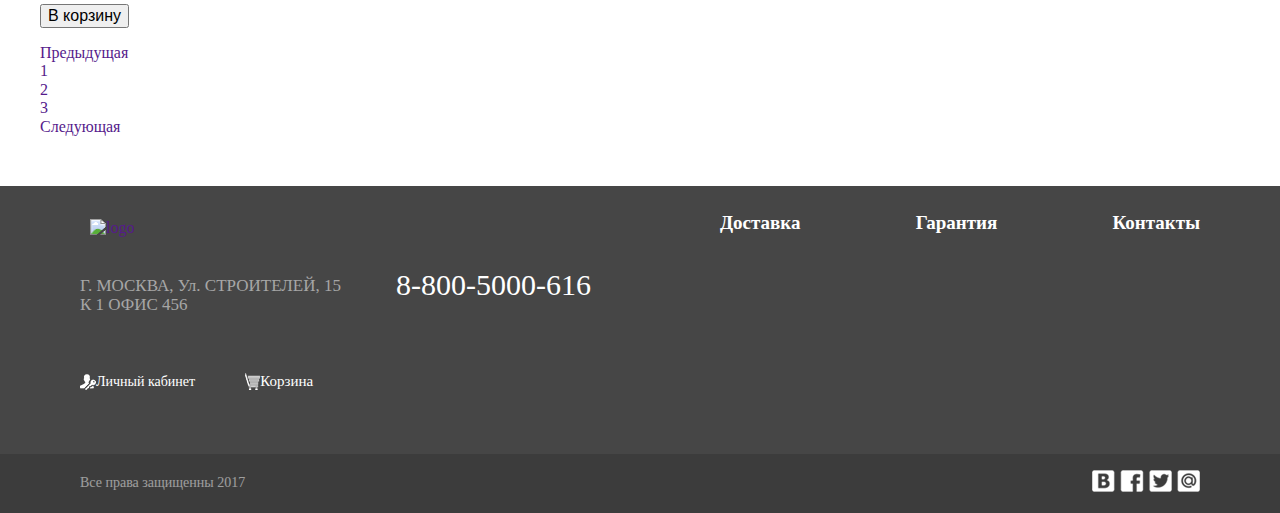
==== commit 3d9e98b4: "комит" ====
--- a/catalog.html
+++ b/catalog.html
@@ -8,52 +8,57 @@
 </head>
 <body>
     <header>
-        <ul class="content-header">
-            <li><a href=""><img src="http://placehold.it/100x100" alt="logo" class="logo"></a></li>
-            <li class="telephone"><img src="http://placehold.it/100x100" alt="telephone">+7 900 000 00 00</li>
-            <li><input type="text" placeholder="Поиск по сайту"></li>
-            <li><a href=""><img src="http://placehold.it/100x100" alt="Человечек">Иван Иванов</a></li>
-            <li><a href=""><img src="http://placehold.it/100x100" alt="корзина">Корзина</a></li>
-        </ul>
         <nav>
-            <ul>
-                <li>Все категории+
-                    <ul>
-                        <li><a href="">Роутеры</a></li>
-                        <li><a href="">Игровые симуляторы</a></li>
-                        <li><a href="">Комплектующие</a></li>
-                        <li><a href="">Периферия</a></li>
-                        <li><a href="">Настольные лампы</a></li>
-                        <li><a href="">Моноблоки и ноутбуки</a></li>
-                    </ul>
-                </li>
-                <li><a href="">Доставка</a></li>
-                <li><a href="">Гарантия</a></li>
-                <li><a href="">Контакты</a></li>
-            </ul>
+            <div class="Up-header">
+                <ul class="content-header">
+                    <li class="logo"><a href="index.html"><img src="image/logo.png" alt="logo"></a></li>
+                    <li class="telephone"><img src="image/telephone.png" alt="telephone">+7 900 000 00 00</li>
+                    <li><form><input type="search" placeholder="Поиск по сайту" id="search"><label for="search"><img src="image/search.png" class="search-image"></label></form></li>
+                    <li><a href="" class="room"><img src="image/kabinette.png" alt="Человечек">Личный кабинет</a></li>
+                    <li><a href="" class="basket"><img src="image/korzina.png" alt="корзина">Корзина</a></li>
+                </ul>
+            </div>
+            <div class="Down-header">
+                <ul class="header-menu">
+                    <li class="categories"><a href="">Все категории  +</a>
+                        <ul>
+                            <li><a href="">Роутеры</a></li>
+                            <li><a href="">Игровые симуляторы</a></li>
+                            <li><a href="">Комплектующие</a></li>
+                            <li><a href="">Периферия</a></li>
+                            <li><a href="">Настольные лампы</a></li>
+                            <li><a href="">Моноблоки и ноутбуки</a></li>
+                        </ul>
+                    </li>
+                    <li><a href="">Доставка</a></li>
+                    <li><a href="">Гарантия</a></li>
+                    <li><a href="">Контакты</a></li>
+                </ul>
+            </div>
         </nav>
     </header>
     <main>
-        <ul class="catalog-menu">
-            <li>
-                <a href="">
-                    Главная
-                </a>
-            </li>
-            <li>
-                <a href="">
-                    Каталог
-                </a>
-            </li>
-            <li>
-                <a href="">
-                    Моноблоки и ноутбуки
-                </a>
-            </li>
-        </ul>
-        <div class="line1"></div>
-        <h2>Моноблоки и ноутбуки</h2>
+        <section class="flex-catalog-menu">
+            <ul class="catalog-menu">
+                <li><a href="index.html">Главная</a></li>
+                <li>/</li>
+                <li><a href="index.html#section">Каталог</a></li>
+                <li>/</li>
+                <li><a href="">Моноблоки и ноутбуки</a></li>
+            </ul>
+        </section>
+        <div class="monoblock">
+            <h2>Моноблоки и ноутбуки</h2>
+        </div>
         <section class="sorting">
+            <div class="content-catalog">
+                <section class="filter">
+                    <h2>ФИЛЬТР</h2>
+                    <form id="filter">
+
+                    </form>
+                </section>
+            </div>
             <ul>
                 <li><h2>фильтр</h2></li>
                 <li><h2>сортировка</h2></li>
@@ -180,33 +185,41 @@
             </section>
         </div>
     </main>
-    <footer class="basement">
-        <div class="footer-menu-flex">
-            <ul class="footer-menu">
-                <li><a href=""><img src="http://placehold.it/150x100" alt="logo"></a></li>
-                <li>г.москва, ул. строителей, 15<br> к 1 офис 456</li>
-                <li>8-800-5000-616</li>
-                <li><a href=""><img src="http://placehold.it/150x100" alt="Человечек">Личный кабинет</a></li>
-                <li><a href=""><img src="http://placehold.it/150x100" alt="корзина">Корзина</a></li>
-            </ul>
-        </div>
-        <div class="footer-info-flex">
-            <ul class="footer-info">
-                <li><a href="">Доставка</a></li>
-                <li><a href="">Гарантия</a></li>
-                <li><a href="">Контакты</a></li>
-                <li><img src="http://placehold.it/150x100" alt="Map"></li>
-            </ul>
-        </div>
-        <section>
-            <ul class="footer-social">
-                <li>Все права защищенны 2017</li>
-                <li><img src="http://placehold.it/150x100" alt="VK"></li>
-                <li><img src="http://placehold.it/150x100" alt="Facebook"></li>
-                <li><img src="http://placehold.it/150x100" alt="Twitter"></li>
-                <li><img src="http://placehold.it/150x100" alt="E-mail"></li>
-            </ul>
-        </section>
+    <footer>
+        <div class="footer-basement">
+            <div class="footer-flex">
+                <div class="footer-adress">
+                    <a href="" class="footer-logo"><img src="image/logo.png" alt="logo"></a></l>
+                    <div class="adress">
+                        <p>Г. МОСКВА, Ул. СТРОИТЕЛЕЙ, 15<br> К 1 ОФИС 456</p></li>
+                        <p class="tel">8-800-5000-616</p>
+                    </div>
+                    <div class="footer-icons">
+                        <a href="" class="room"><img src="image/kabinette.png" alt="Человечек">Личный кабинет</a>
+                        <a href="" class="basket"><img src="image/korzina.png" alt="корзина">Корзина</a>
+                    </div>
+                </div>
+                <div class="footer-info-flex">
+                    <ul>
+                        <li><a href="">Доставка</a></li>
+                        <li><a href="">Гарантия</a></li>
+                        <li><a href="">Контакты</a></li>
+                    </ul>
+                    <iframe src="https://www.google.com/maps/embed?pb=!1m14!1m12!1m3!1d1892.612846028995!2d37.768711083388474!3d55.659276029667026!2m3!1f0!2f0!3f0!3m2!1i1024!2i768!4f13.1!5e0!3m2!1sru!2sru!4v1510078901484" width="475" height="200" frameborder="0" style="border:0" allowfullscreen></iframe>
+                </div>
+            </div>
+        </div>
+        <div class="floor">
+            <div class="footer-social">
+                <p>Все права защищенны 2017</p>
+                <ul>
+                    <li><a href=""><img src="image/vk.png" alt="VK"></a></li>
+                    <li><a href=""><img src="image/face.png" alt="Facebook"></a></li>
+                    <li><a href=""><img src="image/twit.png" alt="Twitter"></a></li>
+                    <li><a href=""><img src="image/mail.png" alt="E-mail"></a></li>
+                </ul>
+            </div>
+        </div>
     </footer>
 </body>
 </html>
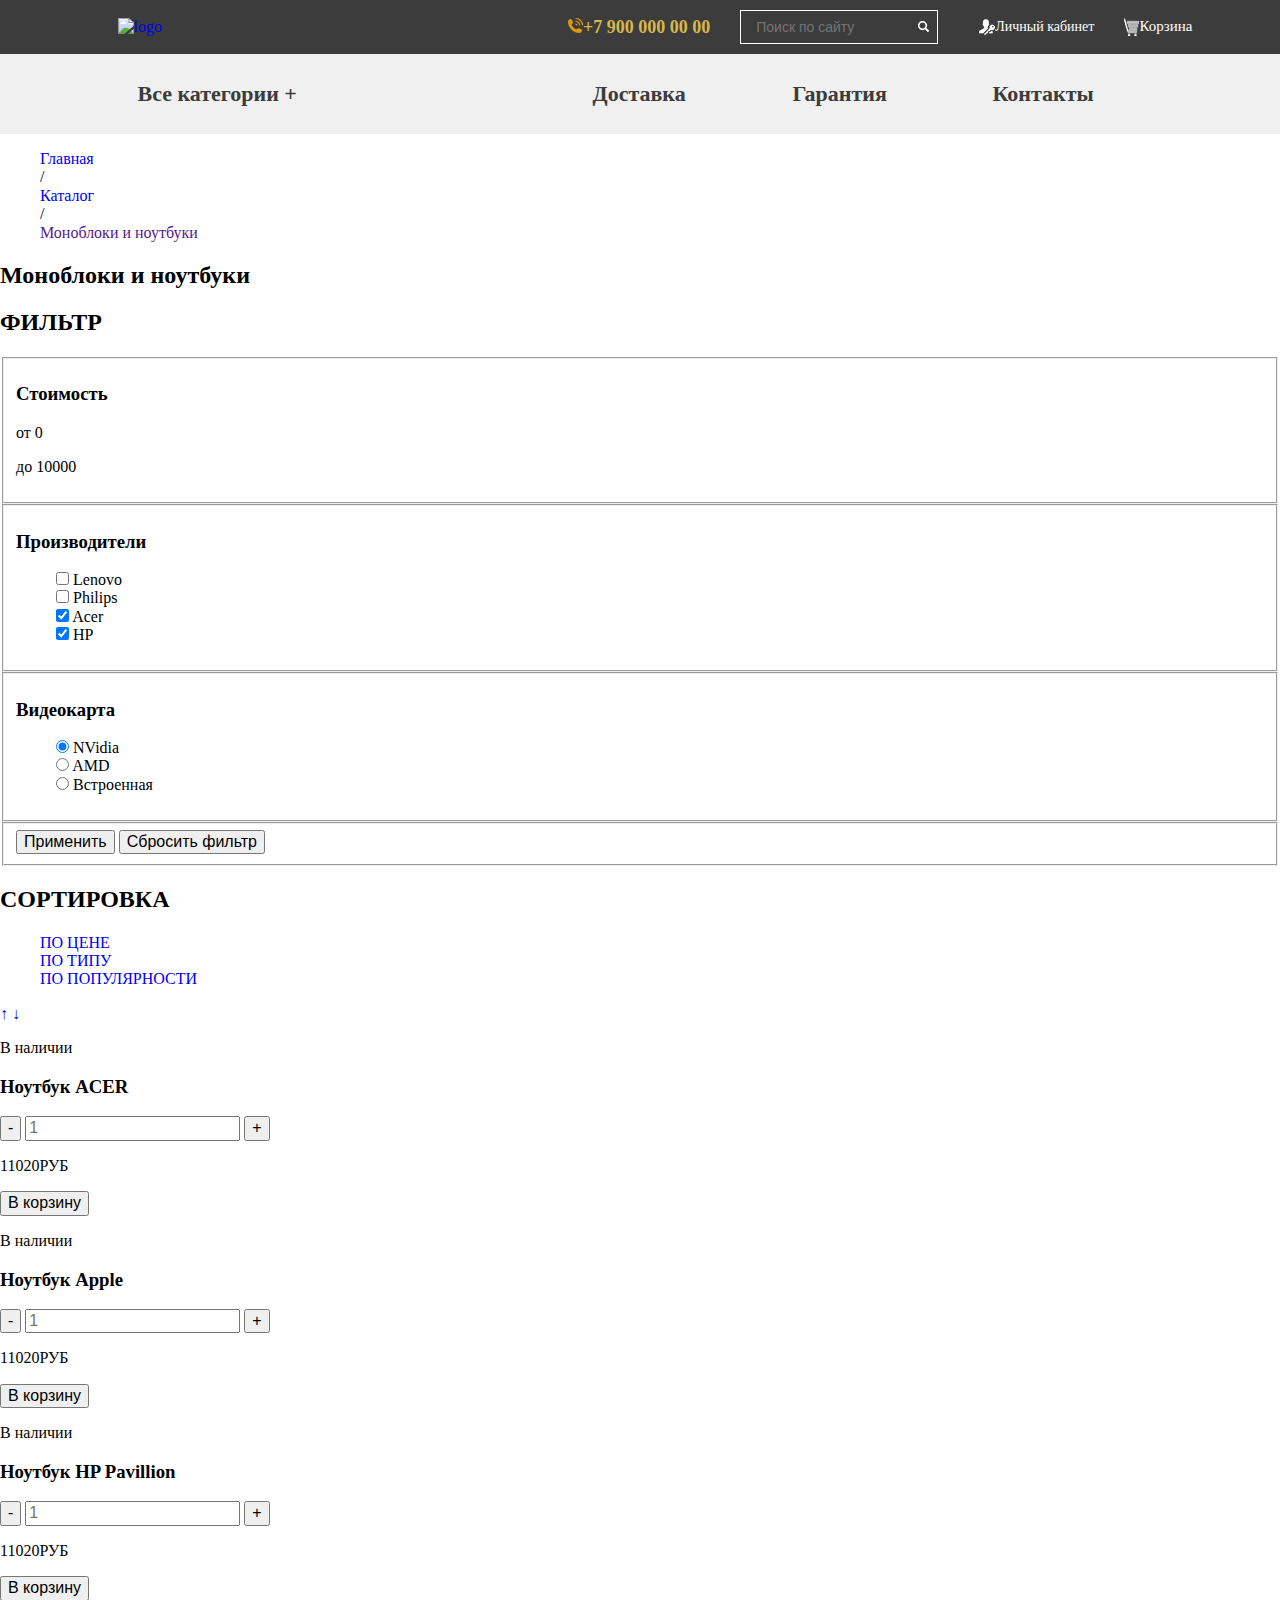
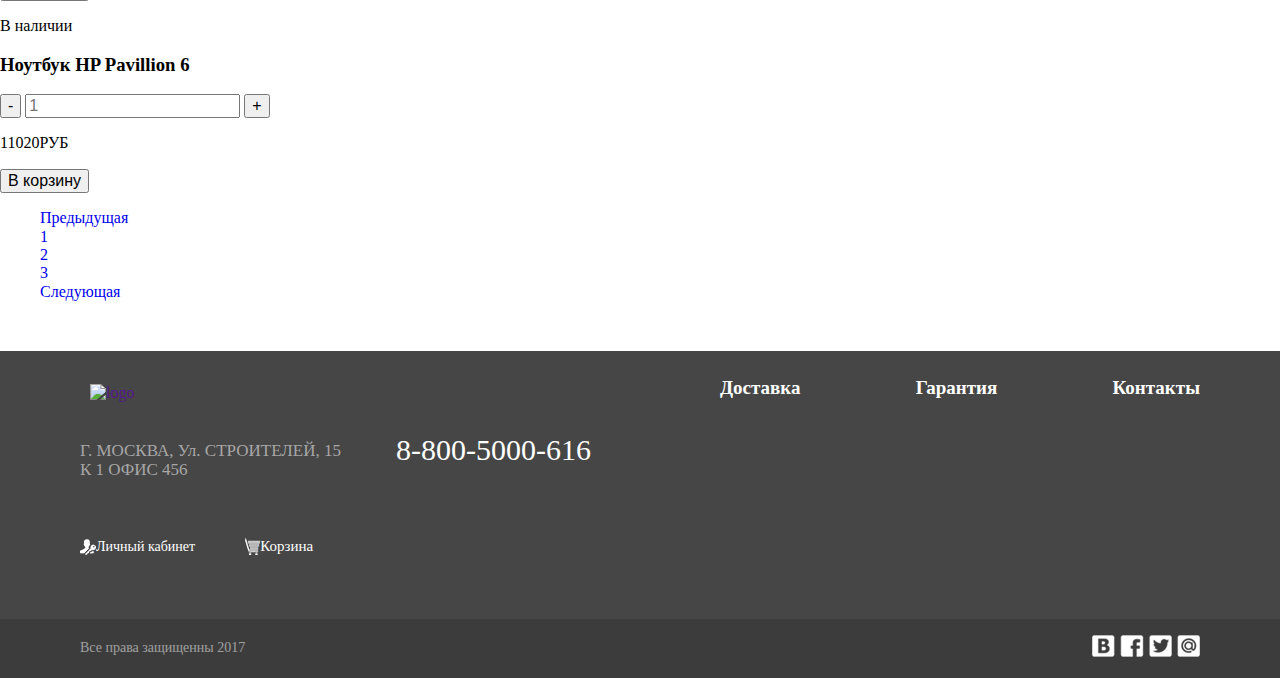
==== commit 8cab447c: "каталог хтмл" ====
--- a/catalog.html
+++ b/catalog.html
@@ -55,135 +55,144 @@
                 <section class="filter">
                     <h2>ФИЛЬТР</h2>
                     <form id="filter">
-
+                        <fieldset class="cost">
+                            <h3>Стоимость</h3>
+                            <div class="range">
+                                <div class="the-slider">
+                                    <div></div>
+                                    <div class="switch2"></div>
+                                </div>
+                            </div>
+                            <div class="from-to">
+                                <p>от 0</p>
+                                <p>до 10000</p>
+                            </div>
+                        </fieldset>
+                        <fieldset class="manufac">
+                            <h3>Производители</h3>
+                            <ul>
+                                <li>
+                                    <input name="check" id="check1" type="checkbox">
+                                    <label for="check1">Lenovo</label>
+                                </li>
+                                <li>
+                                    <input name="check" id="check2" type="checkbox">
+                                    <label for="check2">Philips</label>
+                                </li>
+                                <li>
+                                    <input name="check" id="check3" type="checkbox" checked>
+                                    <label for="check3">Acer</label>
+                                </li>
+                                <li>
+                                    <input name="check" id="check4" type="checkbox" checked>
+                                    <label for="check4">HP</label>
+                                </li>
+                            </ul>
+                        </fieldset>
+                        <fieldset class="videocard">
+                            <h3>Видеокарта</h3>
+                            <ul>
+                                <li>
+                                    <input name="radio" id="radio1" type="radio" checked>
+                                    <label for="radio1">NVidia</label>
+                                </li>
+                                <li>
+                                    <input name="radio" id="radio2" type="radio">
+                                    <label for="radio2">AMD</label>
+                                </li>
+                                <li>
+                                    <input name="radio" id="radio3" type="radio">
+                                    <label for="radio3">Встроенная</label>
+                                </li>
+                            </ul>
+                        </fieldset>
+                        <fieldset class="buttons">
+                            <div>
+                                <input type="submit" class="accept" value="Применить">
+                                <input type="reset" class="reset" form="filter" value="Сбросить фильтр">
+                            </div>
+                        </fieldset>
                     </form>
                 </section>
-            </div>
-            <ul>
-                <li><h2>фильтр</h2></li>
-                <li><h2>сортировка</h2></li>
-                <li>По цене</li>
-                <li>По типу</li>
-                <li>По популярности</li>
-                <li>
-                    <a class="button-up"><img src="http://placehold.it/100x100" alt="вверх"></a>
-                </li>
-                <li>
-                    <a class="button-down"><img src="http://placehold.it/100x100" alt="вниз"></a>
-                </li>
-            </ul>
+                <section class="sorting">
+                    <div class="sorting-button">
+                        <h2>СОРТИРОВКА</h2>
+                        <ul>
+                            <li><a href="#">ПО ЦЕНЕ</a></li>
+                            <li><a href="#">ПО ТИПУ</a></li>
+                            <li><a href="#">ПО ПОПУЛЯРНОСТИ</a></li>
+                        </ul>
+                        <div>
+                            <a href="#" class="up">↑</a>
+                            <a href="#" class="down">↓</a>
+                        </div>
+                    </div>
+                    <div class="content">
+                        <div class="ACER">
+                            <p class="in-stock">В наличии</p>
+                            <h3>Ноутбук ACER</h3>
+                            <div class="price">
+                                <div>
+                                <button>-</button>
+                                <input id="acer" type="text" placeholder="1">
+                                <button>+</button>
+                                </div>
+                                <p><span class="price-list">11020</span>РУБ</p>
+                            </div>
+                            <input type="submit" value="В корзину">
+                        </div>
+                        <div class="APPLE">
+                            <p class="in-stock">В наличии</p>
+                            <h3>Ноутбук Apple</h3>
+                            <div class="price">
+                                <div>
+                                    <button>-</button>
+                                    <input id="apple" type="text" placeholder="1">
+                                    <button>+</button>
+                                </div>
+                                <p><span class="price-list">11020</span>РУБ</p>
+                            </div>
+                            <input type="submit" value="В корзину">
+                        </div>
+                        <div class="HP-PAVILLION">
+                            <p class="in-stock">В наличии</p>
+                            <h3>Ноутбук HP Pavillion</h3>
+                            <div class="price">
+                                <div>
+                                    <button>-</button>
+                                    <input id="hp-pavillion" type="text" placeholder="1">
+                                    <button>+</button>
+                                </div>
+                                <p><span class="price-list">11020</span>РУБ</p>
+                            </div>
+                            <input type="submit" value="В корзину">
+                        </div>
+                        <div class="HP-PAVILLION6">
+                            <p class="in-stock">В наличии</p>
+                            <h3>Ноутбук HP Pavillion 6</h3>
+                            <div class="price">
+                                <div>
+                                    <button>-</button>
+                                    <input id="hp-pavillion6" type="text" placeholder="1">
+                                    <button>+</button>
+                                </div>
+                                <p><span class="price-list">11020</span>РУБ</p>
+                            </div>
+                            <input type="submit" value="В корзину">
+                        </div>
+                    </div>
+                    <div class="sorting-floor">
+                        <ul>
+                            <li><a href="#" class="back">Предыдущая</a></li>
+                            <li><a href="#" class="page">1</a></li>
+                            <li><a href="#" class="page">2</a></li>
+                            <li><a href="#" class="page">3</a></li>
+                            <li><a href="#" class="next">Следующая</a></li>
+                        </ul>
+                    </div>
+                </section>
+            </div>
         </section>
-        <div class="catalog-flex">
-            <section class="filter">
-                <span class="value">Стоимость</span>
-                <input type="range" min="0" max="10000" value="0" class="slider">
-                <span class="zero">от 0</span>
-                <span class="x10">до 10 000</span>
-                <div class="filter-line1"></div>
-                <span class="manufacturers">Производители</span>
-                <ul>
-                    <li>
-                        <input type="checkbox" >Lenovo
-                    </li>
-                    <li>
-                        <input type="checkbox" >Philips
-                    </li>
-                    <li>
-                        <input type="checkbox" checked>Acer
-                    </li>
-                    <li>
-                        <input type="checkbox" checked>HP
-                    </li>
-                </ul>
-                <div class="filter-line1"></div>
-                <span class="videocard">Видеокарта</span>
-                <ul>
-                    <li>
-                        <input type="radio" checked>NVidia
-                    </li>
-                    <li>
-                        <input type="radio">AMD
-                    </li>
-                    <li>
-                        <input type="radio">Встроенная
-                    </li>
-                </ul>
-                <div class="filter-line1"></div>
-                <button class="apply">Применить</button>
-                <button class="delete_filter" type="reset">Сбросить фильтр</button>
-            </section>
-            <section class="catalog">
-                <ul>
-                    <li>
-                        <div class="notebook">
-                            <div class="avaiable">В наличии</div>
-                            <img src="http://placehold.it/100x100" alt="Наличие" class="notebook-image">
-                            <p class="name">Ноутбук ACER</p>
-                            <button class="notebook-down">-</button>
-                            <input type="text" class="number-notebook">
-                            <button class="notebook-up">+</button>
-                            <p class="rub">
-                                <span class="price">11020</span>
-                                руб
-                            </p>
-                            <button class="notebook-basket">В корзину</button>
-                        </div>
-                    </li>
-                    <li>
-                        <div class="notebook">
-                            <div class="avaiable">В наличии</div>
-                            <img src="http://placehold.it/100x100" alt="Наличие" class="notebook-image">
-                            <p class="name">Ноутбук Apple</p>
-                            <button class="notebook-down">-</button>
-                            <input type="text" class="number-notebook">
-                            <button class="notebook-up">+</button>
-                            <p class="rub">
-                                <span class="price">11020</span>
-                                руб
-                            </p>
-                            <button class="notebook-basket">В корзину</button>
-                        </div>
-                    </li>
-                    <li>
-                        <div class="notebook">
-                            <div class="avaiable">В наличии</div>
-                            <img src="http://placehold.it/100x100" alt="Наличие" class="notebook-image">
-                            <p class="name">Ноутбук HP Pavillion</p>
-                            <button class="notebook-down">-</button>
-                            <input type="text" class="number-notebook">
-                            <button class="notebook-up">+</button>
-                            <p class="rub">
-                                <span class="price">11020</span>
-                                руб
-                            </p>
-                            <button class="notebook-basket">В корзину</button>
-                        </div>
-                    </li>
-                    <li>
-                        <div class="notebook">
-                            <div class="avaiable">В наличии</div>
-                            <img src="http://placehold.it/100x100" alt="Наличие" class="notebook-image">
-                            <p class="name">Ноутбук HP Pavillion 6</p>
-                            <button class="notebook-down">-</button>
-                            <input type="text" class="number-notebook">
-                            <button class="notebook-up">+</button>
-                            <p class="rub">
-                                <span class="price">11020</span>
-                                руб
-                            </p>
-                            <button class="notebook-basket">В корзину</button>
-                        </div>
-                    </li>
-                </ul>
-                <ul class="button-catalog">
-                    <li><a href="" class="previous-next">Предыдущая</a></li>
-                    <li><a href="" class="circle">1</a></li>
-                    <li><a href="" class="circle">2</a></li>
-                    <li><a href="" class="circle">3</a></li>
-                    <li><a href class="previous-next">Следующая</a></li>
-                </ul>
-            </section>
-        </div>
     </main>
     <footer>
         <div class="footer-basement">
--- a/css/style.css
+++ b/css/style.css
@@ -647,3 +647,5 @@
 
 /* 2 СТРАНИЦА */
 
+
+
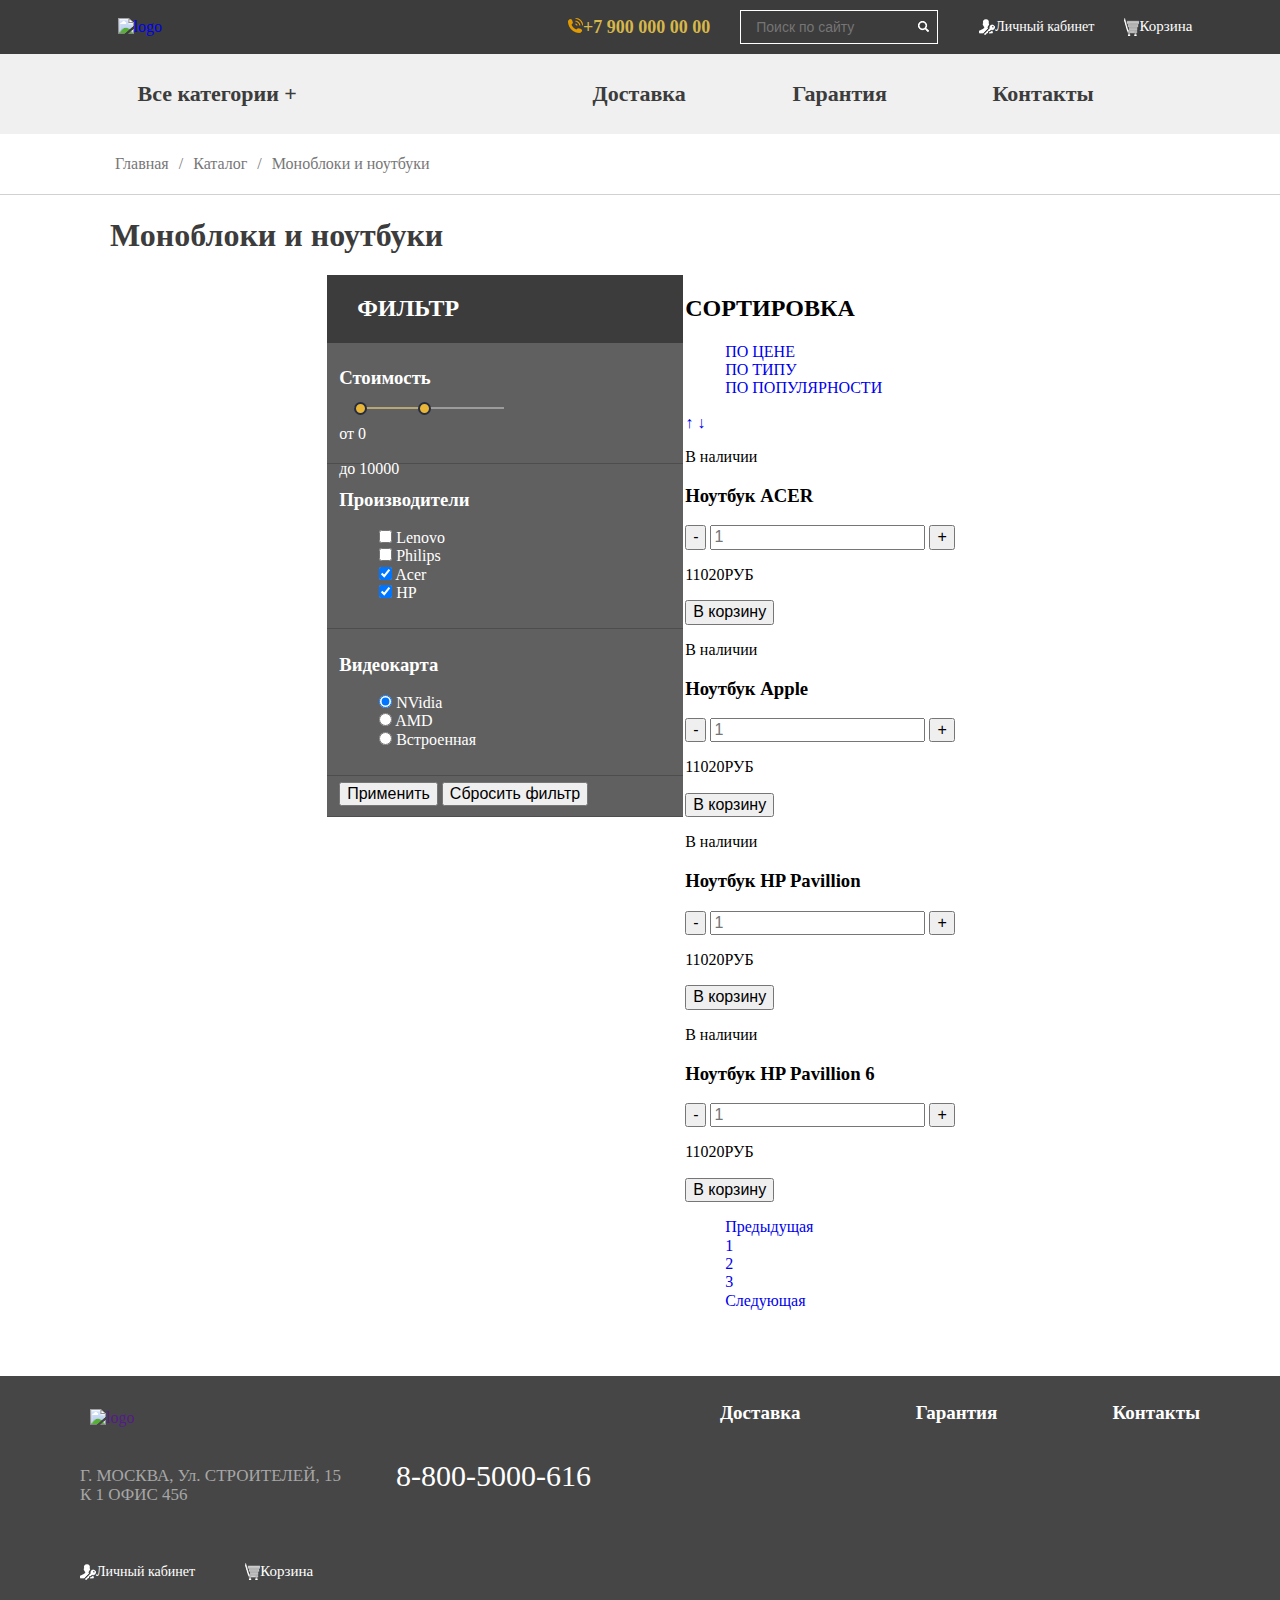
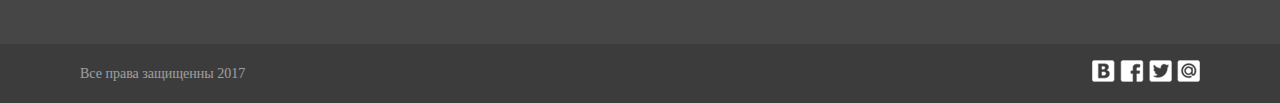
==== commit da1f257c: "каталог ксснемного" ====
--- a/catalog.html
+++ b/catalog.html
@@ -48,9 +48,9 @@
             </ul>
         </section>
         <div class="monoblock">
-            <h2>Моноблоки и ноутбуки</h2>
+                <h1>Моноблоки и ноутбуки</h1>
         </div>
-        <section class="sorting">
+        <section class="main-content">
             <div class="content-catalog">
                 <section class="filter">
                     <h2>ФИЛЬТР</h2>
--- a/css/style.css
+++ b/css/style.css
@@ -183,7 +183,7 @@
 }
 
 .slide span{
-    color:black;
+    color:#3c3c3c;
     font-size:38px;
 }
 
@@ -271,7 +271,7 @@
 }
 
 .section-menu p{
-    color:black;
+    color:#3c3c3c;
     font-weight: bold;
 }
 
@@ -647,5 +647,93 @@
 
 /* 2 СТРАНИЦА */
 
-
-
+.flex-catalog-menu{
+    display:flex;
+    justify-content: center;
+    border-bottom:1px solid #d1d1d1;
+    margin-top: 5px;
+    padding-bottom: 5px;
+}
+
+.catalog-menu{
+    width:1110px;
+    display:flex;
+}
+
+.catalog-menu li{
+    margin-left:10px;
+    color:#3c3c3c;
+    opacity: 0.7;
+
+}
+
+.catalog-menu a{
+    color:#3c3c3c;
+}
+
+.monoblock{
+    display:flex;
+    justify-content: center;
+}
+
+.monoblock h1{
+    width: 1060px;
+    color:#3c3c3c;
+}
+
+.main-content{
+    display: flex;
+    justify-content: center;
+}
+
+.content-catalog{
+    display:flex;
+    justify-content: center;
+    width: 1060px;
+}
+
+.filter{
+    width:360px;
+    color:#ffffff;
+}
+
+.filter h2{
+    margin:0 2px 0 2px;
+    padding:20px 0 20px 30px;
+    background-color: #3c3c3c;
+}
+
+fieldset{
+    border:none;
+    border-bottom:1px solid #4d4d4d;
+    background-color: #606060;
+}
+
+.cost{
+    height:105px;
+}
+
+.range{
+    margin-left:15px;
+    background-color: #9c9c9c;
+    border:none;
+    width:150px;
+    height:2px;
+}
+
+.the-slider{
+    width:77px;
+    height:2px;
+    background:#b9a676;
+    display: flex;
+    justify-content: space-between;
+    align-items: center;
+}
+
+.the-slider div{
+    width:9px;
+    height:9px;
+    border:2px solid #252d3f;
+    border-radius:9px;
+    background: #e9b637;
+}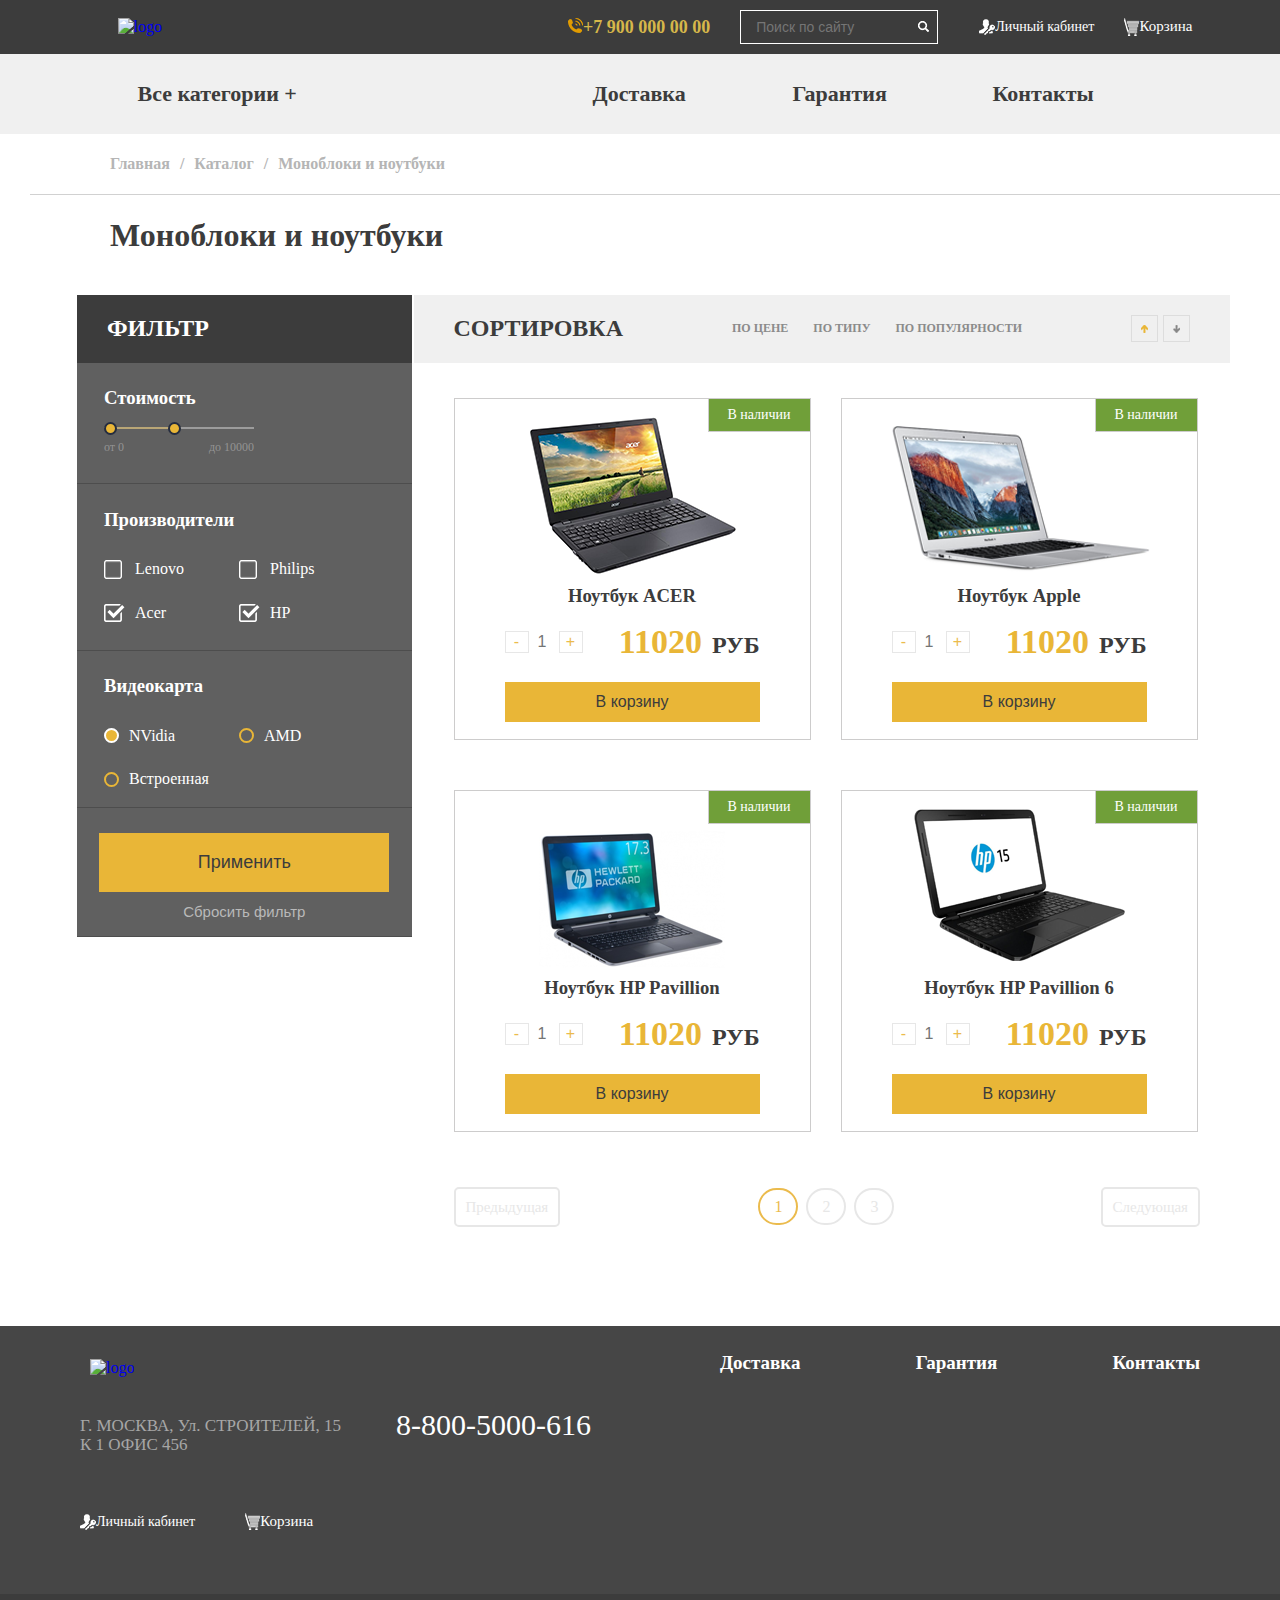
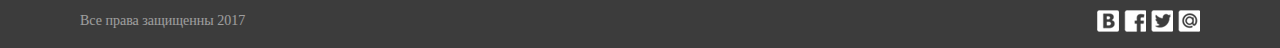
==== commit 26d873a5: "Финальная версия сайта" ====
--- a/catalog.html
+++ b/catalog.html
@@ -13,26 +13,26 @@
                 <ul class="content-header">
                     <li class="logo"><a href="index.html"><img src="image/logo.png" alt="logo"></a></li>
                     <li class="telephone"><img src="image/telephone.png" alt="telephone">+7 900 000 00 00</li>
-                    <li><form><input type="search" placeholder="Поиск по сайту" id="search"><label for="search"><img src="image/search.png" class="search-image"></label></form></li>
-                    <li><a href="" class="room"><img src="image/kabinette.png" alt="Человечек">Личный кабинет</a></li>
-                    <li><a href="" class="basket"><img src="image/korzina.png" alt="корзина">Корзина</a></li>
+                    <li><form><input type="search" placeholder="Поиск по сайту"><img src="image/search.png" class="search-image"></form></li>
+                    <li><a href="#" class="room"><img src="image/kabinette.png" alt="Человечек">Личный кабинет</a></li>
+                    <li><a href="#" class="basket"><img src="image/korzina.png" alt="корзина">Корзина</a></li>
                 </ul>
             </div>
             <div class="Down-header">
                 <ul class="header-menu">
                     <li class="categories"><a href="">Все категории  +</a>
                         <ul>
-                            <li><a href="">Роутеры</a></li>
-                            <li><a href="">Игровые симуляторы</a></li>
-                            <li><a href="">Комплектующие</a></li>
-                            <li><a href="">Периферия</a></li>
-                            <li><a href="">Настольные лампы</a></li>
-                            <li><a href="">Моноблоки и ноутбуки</a></li>
+                            <li><a href="#">Роутеры</a></li>
+                            <li><a href="#">Игровые симуляторы</a></li>
+                            <li><a href="#">Комплектующие</a></li>
+                            <li><a href="#">Периферия</a></li>
+                            <li><a href="#">Настольные лампы</a></li>
+                            <li><a href="#">Моноблоки и ноутбуки</a></li>
                         </ul>
                     </li>
-                    <li><a href="">Доставка</a></li>
-                    <li><a href="">Гарантия</a></li>
-                    <li><a href="">Контакты</a></li>
+                    <li><a href="#">Доставка</a></li>
+                    <li><a href="#">Гарантия</a></li>
+                    <li><a href="#">Контакты</a></li>
                 </ul>
             </div>
         </nav>
@@ -60,7 +60,7 @@
                             <div class="range">
                                 <div class="the-slider">
                                     <div></div>
-                                    <div class="switch2"></div>
+                                    <div></div>
                                 </div>
                             </div>
                             <div class="from-to">
@@ -73,19 +73,25 @@
                             <ul>
                                 <li>
                                     <input name="check" id="check1" type="checkbox">
-                                    <label for="check1">Lenovo</label>
+                                    <label for="check1">
+                                        <div></div>
+                                        Lenovo
+                                    </label>
                                 </li>
                                 <li>
                                     <input name="check" id="check2" type="checkbox">
-                                    <label for="check2">Philips</label>
+                                    <label for="check2">
+                                        <div></div>
+                                        Philips
+                                    </label>
                                 </li>
                                 <li>
                                     <input name="check" id="check3" type="checkbox" checked>
-                                    <label for="check3">Acer</label>
+                                    <label for="check3"><div></div>Acer</label>
                                 </li>
                                 <li>
                                     <input name="check" id="check4" type="checkbox" checked>
-                                    <label for="check4">HP</label>
+                                    <label for="check4"><div></div>HP</label>
                                 </li>
                             </ul>
                         </fieldset>
@@ -94,15 +100,16 @@
                             <ul>
                                 <li>
                                     <input name="radio" id="radio1" type="radio" checked>
-                                    <label for="radio1">NVidia</label>
+                                    <label for="radio1"><div></div>NVidia</label>
+
                                 </li>
                                 <li>
                                     <input name="radio" id="radio2" type="radio">
-                                    <label for="radio2">AMD</label>
+                                    <label for="radio2"><div></div>AMD</label>
                                 </li>
                                 <li>
                                     <input name="radio" id="radio3" type="radio">
-                                    <label for="radio3">Встроенная</label>
+                                    <label for="radio3" class="radio3"><div></div>Встроенная</label>
                                 </li>
                             </ul>
                         </fieldset>
@@ -123,25 +130,25 @@
                             <li><a href="#">ПО ПОПУЛЯРНОСТИ</a></li>
                         </ul>
                         <div>
-                            <a href="#" class="up">↑</a>
-                            <a href="#" class="down">↓</a>
+                            <a href="#" class="up"></a>
+                            <a href="#" class="down"></a>
                         </div>
                     </div>
                     <div class="content">
-                        <div class="ACER">
+                        <div class="ACER notebook">
                             <p class="in-stock">В наличии</p>
                             <h3>Ноутбук ACER</h3>
                             <div class="price">
                                 <div>
-                                <button>-</button>
-                                <input id="acer" type="text" placeholder="1">
-                                <button>+</button>
-                                </div>
-                                <p><span class="price-list">11020</span>РУБ</p>
-                            </div>
-                            <input type="submit" value="В корзину">
-                        </div>
-                        <div class="APPLE">
+                                    <button>-</button>
+                                    <input id="acer" type="text" placeholder="1">
+                                    <button>+</button>
+                                </div>
+                                <p><span class="price-list">11020</span>РУБ</p>
+                            </div>
+                            <input type="submit" value="В корзину" class="in-basken">
+                        </div>
+                        <div class="APPLE notebook">
                             <p class="in-stock">В наличии</p>
                             <h3>Ноутбук Apple</h3>
                             <div class="price">
@@ -152,9 +159,9 @@
                                 </div>
                                 <p><span class="price-list">11020</span>РУБ</p>
                             </div>
-                            <input type="submit" value="В корзину">
-                        </div>
-                        <div class="HP-PAVILLION">
+                            <input type="submit" value="В корзину" class="in-basken">
+                        </div>
+                        <div class="HP-PAVILLION notebook">
                             <p class="in-stock">В наличии</p>
                             <h3>Ноутбук HP Pavillion</h3>
                             <div class="price">
@@ -165,9 +172,9 @@
                                 </div>
                                 <p><span class="price-list">11020</span>РУБ</p>
                             </div>
-                            <input type="submit" value="В корзину">
-                        </div>
-                        <div class="HP-PAVILLION6">
+                            <input type="submit" value="В корзину" class="in-basken">
+                        </div>
+                        <div class="HP-PAVILLION6 notebook">
                             <p class="in-stock">В наличии</p>
                             <h3>Ноутбук HP Pavillion 6</h3>
                             <div class="price">
@@ -178,15 +185,17 @@
                                 </div>
                                 <p><span class="price-list">11020</span>РУБ</p>
                             </div>
-                            <input type="submit" value="В корзину">
+                            <input type="submit" value="В корзину" class="in-basken">
                         </div>
                     </div>
                     <div class="sorting-floor">
                         <ul>
                             <li><a href="#" class="back">Предыдущая</a></li>
-                            <li><a href="#" class="page">1</a></li>
-                            <li><a href="#" class="page">2</a></li>
-                            <li><a href="#" class="page">3</a></li>
+                            <div>
+                                <li><a href="#" class="page1">1</a></li>
+                                <li><a href="#" class="page">2</a></li>
+                                <li><a href="#" class="page">3</a></li>
+                            </div>
                             <li><a href="#" class="next">Следующая</a></li>
                         </ul>
                     </div>
@@ -198,21 +207,21 @@
         <div class="footer-basement">
             <div class="footer-flex">
                 <div class="footer-adress">
-                    <a href="" class="footer-logo"><img src="image/logo.png" alt="logo"></a></l>
+                    <a href="index.html" class="footer-logo"><img src="image/logo.png" alt="logo"></a></l>
                     <div class="adress">
                         <p>Г. МОСКВА, Ул. СТРОИТЕЛЕЙ, 15<br> К 1 ОФИС 456</p></li>
                         <p class="tel">8-800-5000-616</p>
                     </div>
                     <div class="footer-icons">
-                        <a href="" class="room"><img src="image/kabinette.png" alt="Человечек">Личный кабинет</a>
-                        <a href="" class="basket"><img src="image/korzina.png" alt="корзина">Корзина</a>
+                        <a href="#" class="room"><img src="image/kabinette.png" alt="Человечек">Личный кабинет</a>
+                        <a href="#" class="basket"><img src="image/korzina.png" alt="корзина">Корзина</a>
                     </div>
                 </div>
                 <div class="footer-info-flex">
                     <ul>
-                        <li><a href="">Доставка</a></li>
-                        <li><a href="">Гарантия</a></li>
-                        <li><a href="">Контакты</a></li>
+                        <li><a href="#">Доставка</a></li>
+                        <li><a href="#">Гарантия</a></li>
+                        <li><a href="#">Контакты</a></li>
                     </ul>
                     <iframe src="https://www.google.com/maps/embed?pb=!1m14!1m12!1m3!1d1892.612846028995!2d37.768711083388474!3d55.659276029667026!2m3!1f0!2f0!3f0!3m2!1i1024!2i768!4f13.1!5e0!3m2!1sru!2sru!4v1510078901484" width="475" height="200" frameborder="0" style="border:0" allowfullscreen></iframe>
                 </div>
@@ -222,10 +231,10 @@
             <div class="footer-social">
                 <p>Все права защищенны 2017</p>
                 <ul>
-                    <li><a href=""><img src="image/vk.png" alt="VK"></a></li>
-                    <li><a href=""><img src="image/face.png" alt="Facebook"></a></li>
-                    <li><a href=""><img src="image/twit.png" alt="Twitter"></a></li>
-                    <li><a href=""><img src="image/mail.png" alt="E-mail"></a></li>
+                    <li><div class="vk"></div></li>
+                    <li><div class="face"></div></li>
+                    <li><div class="twit"></div></li>
+                    <li><div class="mail"></div></li>
                 </ul>
             </div>
         </div>
--- a/css/style.css
+++ b/css/style.css
@@ -46,16 +46,20 @@
     font-size:18px;
 }
 
-.content-header input{
+input[type=search]{
+
     border:1px solid white;
     background-color: transparent;
-    color:#989898;
+    color:black;
     padding:8px 0 8px 15px;
     font-size:14px;
 }
+input[type="search"]:hover::-webkit-input-placeholder{
+    color:white;
+}
 
 .search-image{
-    position:relative;
+    position: relative;
     left:-20px;
 }
 
@@ -66,12 +70,24 @@
     font-size: 14px;
 }
 
+.room:hover{
+    color:#e9b637;
+}
+
+.room:active{
+    color:white;
+    opacity:0.5;
+}
+
 .basket{
     display: flex;
     align-self: baseline;
     color:white;
     font-size: 15px;
-
+}
+
+.basket:active{
+    opacity:0.5;
 }
 
 .Down-header{
@@ -111,6 +127,15 @@
 
 .header-menu a{
     color:#3c3c3c;
+}
+
+.header-menu a:hover{
+    color:#e9b637;
+}
+
+.header-menu a:active{
+    color:#3c3c3c;
+    opacity:0.5;
 }
 
 /* Начало Слайдер */
@@ -265,9 +290,81 @@
     background-color: #f0f0f0;
 }
 
-.section-menu img{
-    position:relative;
-    top:50px;
+.section-menu div:hover{
+    background-color: #e9b637;
+}
+
+
+.mono:hover{
+    background: url("../image/monoblok2.png");
+    background-repeat: no-repeat;
+    background-position: center;
+}
+
+.mono{
+    background: url("../image/monoblok.png");
+    background-repeat: no-repeat;
+    background-position: center;
+}
+
+.per{
+    background: url("../image/peripheriya.png");
+    background-repeat: no-repeat;
+    background-position: center;
+}
+
+.per:hover{
+    background: url("../image/peripheriya2.png");
+    background-repeat: no-repeat;
+    background-position: center;
+}
+
+.kompl{
+    background: url("../image/komplekt.png");
+    background-repeat: no-repeat;
+    background-position: center;
+}
+
+.kompl:hover{
+    background: url("../image/komplekt2.png");
+    background-repeat: no-repeat;
+    background-position: center;
+}
+
+.rout{
+    background: url("../image/router.png");
+    background-repeat: no-repeat;
+    background-position: center;
+}
+
+.rout:hover{
+    background: url("../image/router2.png");
+    background-repeat: no-repeat;
+    background-position: center;
+}
+
+.lamp{
+    background: url("../image/lamp.png");
+    background-repeat: no-repeat;
+    background-position: center;
+}
+
+.lamp:hover{
+    background: url("../image/lamp2.png");
+    background-repeat: no-repeat;
+    background-position: center;
+}
+
+.sim{
+    background: url("../image/simulator.png");
+    background-repeat: no-repeat;
+    background-position: center;
+}
+
+.sim:hover{
+    background: url("../image/simulator2.png");
+    background-repeat: no-repeat;
+    background-position: center;
 }
 
 .section-menu p{
@@ -515,6 +612,14 @@
     margin-top:30px;
 }
 
+.email:hover::-webkit-input-placeholder{
+    color: white;
+}
+
+.email:active::-webkit-input-placeholder{
+    color: #e9b637;
+}
+
 .dispatch-info2{
     opacity: 0.2;
     font-size:14px;
@@ -526,12 +631,24 @@
     background-color: #e9b637;
     font-size:26px;
     width:345px;
-    border:none;
+    border:2px solid #e9b637;
     color:#3c3c3c;
     margin:40px 25px 0 40px;
     padding:25px 0 25px 0;
 }
 
+.subscribe:hover{
+    background-color: white;
+    border:2px solid #e9b637;
+    color:#e9b637;
+}
+
+.subscribe:active{
+    background-color: white;
+    border:2px solid #e9b637;
+    color:#e9b637;
+    opacity:0.5;
+}
     /* Рыссылка Конец */
 
 /* Конец О нас и Рассылка */
@@ -607,6 +724,15 @@
     font-weight: bold;
 }
 
+.footer-info-flex a:hover,.tel:hover{
+    color:#e9b637;
+}
+
+.footer-info-flex a:active,.tel:active{
+    color:white;
+    opacity:0.5;
+}
+
 /* Футер Права */
 
 .floor{
@@ -636,7 +762,53 @@
     margin-left:5px;
 }
 
-
+.vk{
+    width: 22px;
+    height: 22px;
+    background: url("../image/vk.png");
+    background-repeat: no-repeat;
+}
+
+.vk:hover{
+    background: url("../image/hover-vk.png");
+    background-repeat: no-repeat;
+}
+
+.face{
+    width: 22px;
+    height: 22px;
+    background: url("../image/face.png");
+    background-repeat: no-repeat;
+}
+
+.face:hover{
+    background: url("../image/hover-face.png");
+    background-repeat: no-repeat;
+}
+
+.twit{
+    width: 22px;
+    height: 22px;
+    background: url("../image/twit.png");
+    background-repeat: no-repeat;
+}
+
+.twit:hover{
+    background: url("../image/hover-twit.png");
+    background-repeat: no-repeat;
+}
+
+.mail{
+    width: 22px;
+    height: 22px;
+    background: url("../image/mail.png");
+    background-repeat: no-repeat;
+}
+
+.mail:hover{
+    background: url("../image/hover-mail.png");
+    background-repeat: no-repeat;
+}
 /* Футер Права конец */
 
 /* Конец Футер */
@@ -653,27 +825,37 @@
     border-bottom:1px solid #d1d1d1;
     margin-top: 5px;
     padding-bottom: 5px;
+    margin-left: 30px;
 }
 
 .catalog-menu{
-    width:1110px;
+    width:1150px;
     display:flex;
 }
 
 .catalog-menu li{
     margin-left:10px;
-    color:#3c3c3c;
-    opacity: 0.7;
-
+    color:#b5b5b5;
+    font-weight: bold;
 }
 
 .catalog-menu a{
-    color:#3c3c3c;
+    color:#b5b5b5;
+}
+
+.catalog-menu a:hover{
+    color:#3c3c3c;
+}
+
+.catalog-menu a:active{
+    color:#3c3c3c;
+    opacity: 0.5;
 }
 
 .monoblock{
     display:flex;
     justify-content: center;
+    margin-bottom: 20px;
 }
 
 .monoblock h1{
@@ -689,18 +871,25 @@
 .content-catalog{
     display:flex;
     justify-content: center;
-    width: 1060px;
-}
+    width: 1180px;
+}
+
+/* Фильт начало */
 
 .filter{
-    width:360px;
+    width:340px;
     color:#ffffff;
+    margin-left: 25px;
 }
 
 .filter h2{
     margin:0 2px 0 2px;
     padding:20px 0 20px 30px;
     background-color: #3c3c3c;
+}
+
+.filter h3{
+    margin-left: 15px;
 }
 
 fieldset{
@@ -736,4 +925,447 @@
     border:2px solid #252d3f;
     border-radius:9px;
     background: #e9b637;
-}+}
+
+.from-to{
+    width: 150px;
+    display:flex;
+    justify-content: space-between;
+    color:#939393;
+    font-size:12px;
+    margin-left: 15px;
+}
+
+.manufac{
+    height:150px;
+}
+
+.manufac ul{
+    display:flex;
+    flex-wrap: wrap;
+    margin-top: 30px;
+}
+
+.manufac li{
+    width: 80px;
+    margin:0 80px 25px -25px;
+}
+
+input[name="check"]{
+    color:white;
+}
+
+fieldset input[type=checkbox],fieldset input[type=radio] {
+    display: none;
+}
+
+.manufac label{
+    display: flex;
+}
+
+input[type=checkbox] +  label div{
+    margin-right: 10px;
+    content: url("../image/checkbox.png");
+}
+
+input[type=checkbox]:checked + label div{
+    content: url("../image/checkbox-on.png");
+}
+
+input[name="check"]:hover + label{
+    opacity: 0.5;
+}
+
+.videocard{
+    height:140px;
+}
+
+.videocard ul{
+    display:flex;
+    flex-wrap: wrap;
+    margin-top: 30px;
+}
+
+.videocard li{
+    width: 80px;
+    margin:0 80px 25px -25px;
+}
+
+.videocard label{
+    display: flex;
+    align-items: center;
+}
+
+.radio3{
+    width:120px;
+}
+
+input[type=radio] +  label div{
+    margin-right: 10px;
+    width:11px;
+    height:11px;
+    border:2px solid #e9b637;
+    border-radius: 11px;
+
+}
+
+input[type=radio]:checked + label div{
+    border:2px solid white;
+    background-color:#e9b637;
+
+}
+
+input[name="radio"] + label{
+    color:white;
+}
+
+
+
+.buttons div{
+    display:flex;
+    justify-content: center;
+    flex-wrap: wrap;
+    margin-top: 20px;
+}
+
+.accept{
+    padding:18px 0 18px 0;
+    width:290px;
+    background: #e9b637;
+    border:1px solid #e9b637;
+    font-size: 18px;
+    color:#3c3c3c;
+}
+
+.accept:hover{
+    background-color: transparent;
+    color:#e9b637;
+    border:1px solid #e9b637;
+}
+
+.accept:active{
+    background-color: transparent;
+    color:#e9b637;
+    border:1px solid #e9b637;
+    opacity: 0.5;
+}
+
+.reset{
+    background: none;
+    border:none;
+    color:#b9b9b9;
+    margin-top:10px;
+    margin-bottom: 5px;
+    font-size: 15px;
+}
+
+.reset:active{
+    opacity:0.5;
+}
+/* Фильтр конец */
+
+/* Контент начало */
+
+.sorting{
+    width: 820px;
+
+}
+
+/* Сортировка начало */
+
+.sorting-button{
+    background-color: #f0f0f0;
+    display: flex;
+    justify-content: space-between;
+
+}
+
+.sorting-button h2{
+    margin-left:40px;
+    color:#3c3c3c;
+}
+
+.sorting-button ul{
+    display:flex;
+    align-items: center;
+    margin-left: -60px;
+}
+
+.sorting-button li{
+    font-size:12px;
+    margin-left: 25px;
+}
+
+.sorting-button li a{
+    color:#8b8b8b;
+    font-weight: bold;
+}
+
+.sorting-button li a:hover{
+    color:#3b3b3b;
+}
+
+.sorting-button div{
+    display: flex;
+    align-items: center;
+    margin-right:40px;
+}
+
+.sorting-button div a{
+    width: 25px;
+    height: 25px;
+    text-align: center;
+    margin-left: 5px;
+    border:1px solid #dddddd;
+}
+
+.up{
+    background: url("../image/active-up.png");
+    background-repeat: no-repeat;
+    background-position: 50% 50%;
+}
+
+.down{
+    background: url("../image/down.png");
+    background-repeat: no-repeat;
+    background-position: 50% 50%;
+}
+
+.down:active{
+    background: url("../image/active-down.png");
+    background-repeat: no-repeat;
+    background-position: 50% 50%;
+}
+
+
+/* Сортировка конец */
+
+/* Ноутбуки начало */
+
+.content{
+    display: flex;
+    flex-wrap: wrap;
+    margin:35px 0 0 40px;
+}
+
+.notebook{
+    width:355px;
+    height:340px;
+    border:1px solid #cdcccc;
+    margin-right:30px;
+    margin-bottom:50px;
+}
+
+.in-stock{
+    width:85px;
+    border:1px solid #cdcccc;
+    background-color: #709f39;
+    position: relative;
+    left:253px;
+    bottom:15px;
+    padding:8px;
+    color:white;
+    font-size:14px;
+    text-align: center;
+}
+
+.ACER{
+    background: url("../image/acer.png");
+    background-repeat: no-repeat;
+    background-position: 50% 10%;
+}
+
+.APPLE{
+    background: url("../image/apple.png");
+    background-repeat: no-repeat;
+    background-position: 50% 10%;
+}
+
+.HP-PAVILLION{
+    background: url("../image/hp.png");
+    background-repeat: no-repeat;
+    background-position: 50% 10%;
+}
+
+.HP-PAVILLION6{
+    background: url("../image/hp6.png");
+    background-repeat: no-repeat;
+    background-position: 50% 10%;
+}
+
+.notebook h3{
+    padding-top:120px;
+    text-align: center;
+    color: #3c3c3c;
+    margin-bottom: 25px;
+}
+
+.price{
+    display:flex;
+    justify-content: space-between;
+    align-items: center;
+    height:20px;
+    margin:0 50px 0 50px;
+}
+
+button{
+    width:24px;
+    color:#ebbb4d;
+    background: none;
+    border:1px solid #e7e7e7;
+}
+
+button:hover{
+    background-color:#ebbb4d;
+    color:#e7e7e7;
+}
+
+button:active{
+    background-color:#ebbb4d;
+    color:#e7e7e7;
+    opacity: 0.5;
+}
+
+.price input{
+    width:15px;
+    height:20px;
+    background: none;
+    border:none;
+    padding-left:5px;
+}
+
+.price-list{
+    color: #e9b637;
+    font-size:34px;
+    font-weight: bold;
+    margin-right: 10px;
+}
+
+.price p{
+    color:#3c3c3c;
+    font-size:24px;
+    font-weight: bold;
+}
+
+.in-basken{
+    padding:10px 90px 10px 90px;
+    background-color: #e9b637;
+    color: #3c3c3c;
+    border:1px solid #e9b637;
+    margin-left:50px;
+    margin-top:30px;
+}
+
+.in-basken:hover{
+    background: transparent;
+    border:1px solid #e9b637;
+    color:#e9b637;
+}
+
+.in-basken:active{
+    background: transparent;
+    border:1px solid #e9b637;
+    color:#e9b637;
+    opacity: 0.5;
+}
+/* Ноутбуки конец */
+
+/* Контент конец */
+
+/* Страницы начало */
+
+.sorting-floor{
+    margin-bottom: 60px;
+}
+
+.sorting-floor ul{
+    display: flex;
+    justify-content: space-between;
+}
+
+.sorting-floor div{
+    display:flex;
+    justify-content: center;
+
+}
+
+.page{
+    margin-right: 8px;
+    padding:8px 14px 8px 14px;
+    border:2px solid #e7e7e7;
+    color:#e7e7e7;
+    border-radius:20px;
+    text-align:center;
+}
+
+.page:hover{
+    border:2px solid #e9b637;
+    color:#e9b637;
+    opacity: 0.5;
+}
+
+.page:active{
+    border:2px solid #e9b637;
+    color:#e9b637;
+    opacity: 1;
+}
+
+.back{
+    padding:10px;
+    border:2px solid #e7e7e7;
+    border-radius:5px;
+    font-size:15px;
+    color:#e7e7e7;
+}
+
+.back:hover{
+    border:2px solid #e9b637;
+    color:#e9b637;
+    opacity: 0.5;
+}
+
+.back:active{
+    border:2px solid #e9b637;
+    color:#e9b637;
+    opacity: 1;
+}
+.next{
+    margin-right: 30px;
+    padding:10px;
+    border:2px solid #e7e7e7;
+    border-radius:5px;
+    font-size:15px;
+    color:#e7e7e7;
+}
+
+.next:hover{
+    border:2px solid #e9b637;
+    color:#e9b637;
+    opacity: 0.5;
+}
+
+.next:active{
+    border:2px solid #e9b637;
+    color:#e9b637;
+    opacity: 1;
+}
+
+.page1{
+    margin-right: 8px;
+    padding:8px 14px 8px 14px;
+    border:2px solid #ebbb4d;
+    color:#ebbb4d;
+    border-radius:20px;
+    text-align:center;
+}
+
+.sorting-floor a:active{
+    border-color:#ebbb4d;
+    color:#ebbb4d;
+}
+/* Страницы конец */
+
+/* КОНЕЦ 2 СТРАНИЦЫ */
+
+
+
